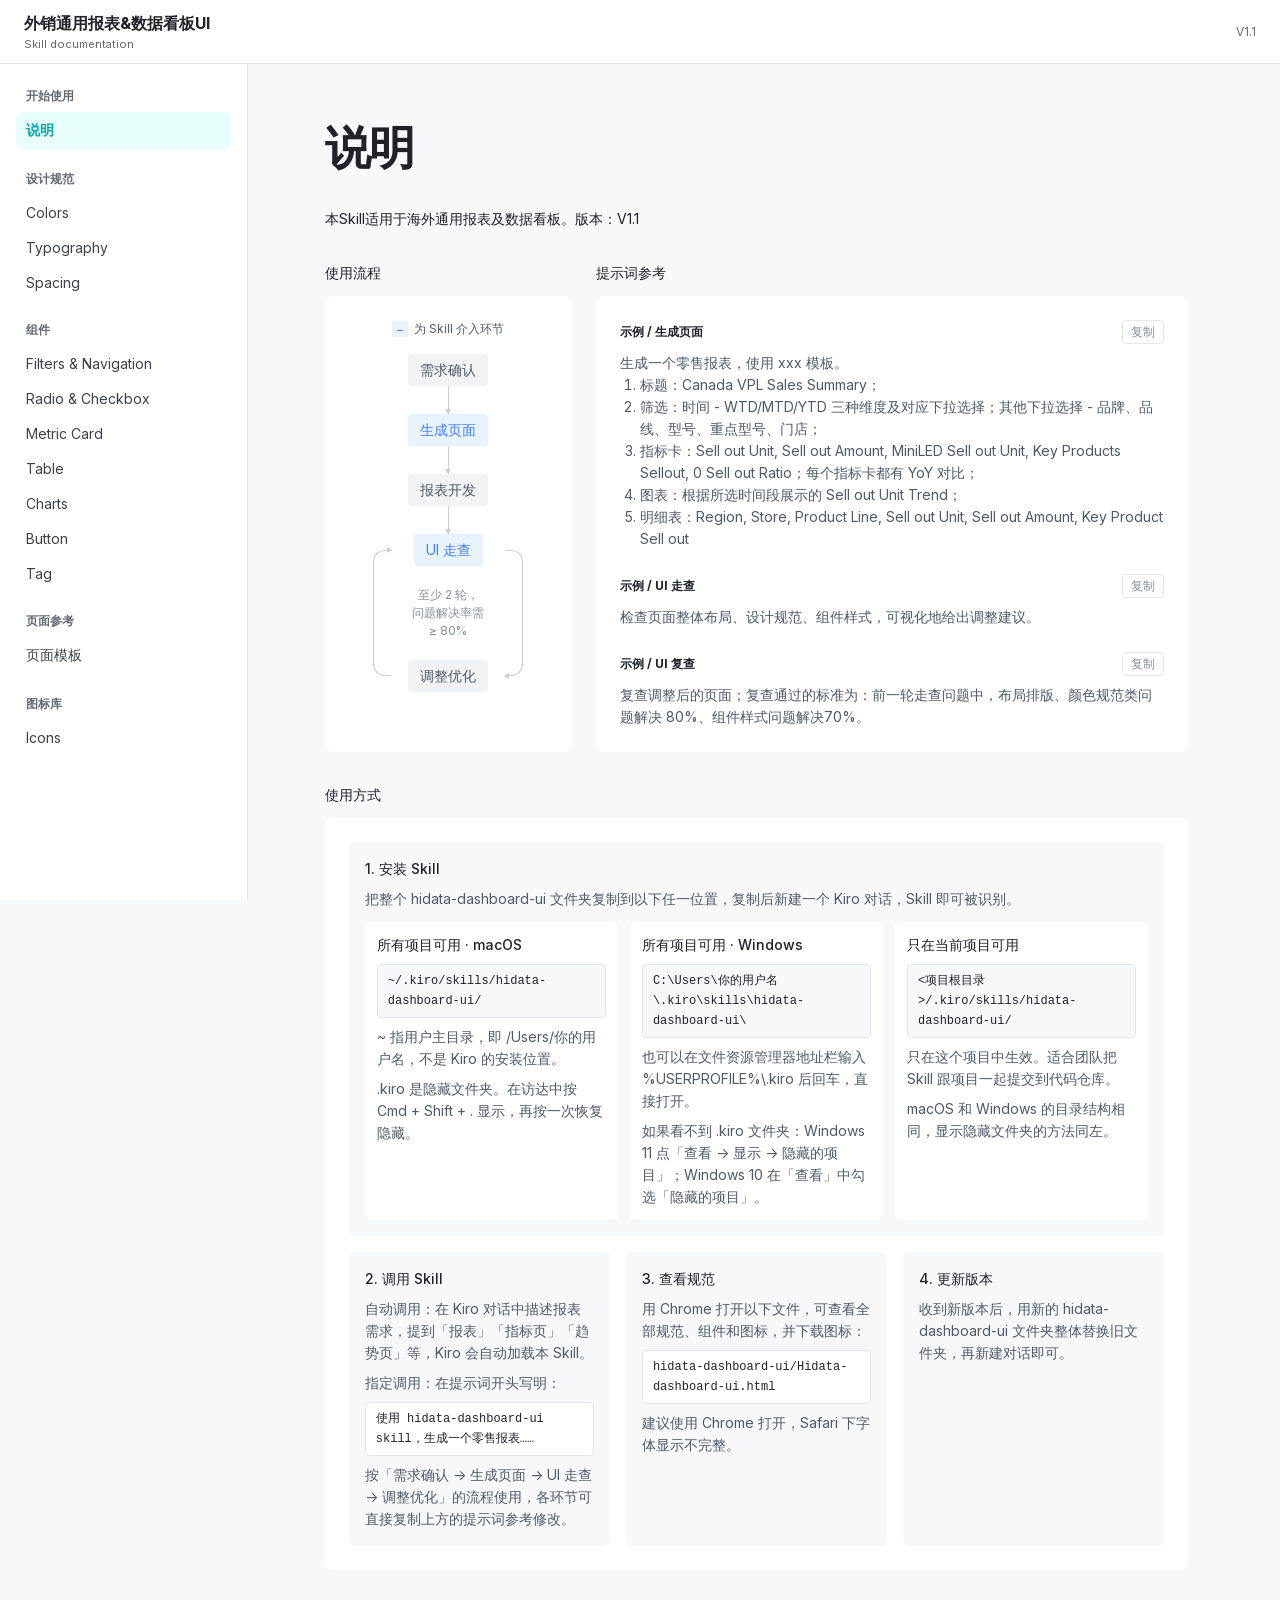
==== Hidata-dashboard-ui.html @ f55ad238 "外销通用报表&数据看板UI Skill V1.1" ====
<!doctype html>
<!-- Generated by build-standalone.mjs. Edit the source files, not this file. -->
<html lang="zh-CN">
  <head>
    <meta charset="UTF-8" />
    <meta name="viewport" content="width=device-width, initial-scale=1" />
    <meta
      name="description"
      content="外销通用报表&数据看板UI 设计规范、组件、页面参考与图标库"
    />
    <title>外销通用报表&数据看板UI</title>
    <style>
@font-face {
  font-family: "Report Inter";
  src:
    local("Inter Variable"),
    local("Inter"),
    url("[data-uri]") format("truetype");
  font-style: normal;
  font-weight: 100 900;
  font-display: swap;
}

:root {
  color-scheme: light;
  --shell-header: 64px;
  --shell-sidebar: 248px;
  --shell-bg: #f7f8fa;
  --shell-surface: #ffffff;
  --shell-text: #1f2329;
  --shell-muted: #646a73;
  --shell-border: #e5e6eb;
  --shell-accent: #315efb;
  --shell-accent-soft: #eef3ff;
  --shell-radius: 10px;
  font-family:
    "Report Inter", Inter, "Alibaba PuHuiTi", -apple-system, BlinkMacSystemFont, "Segoe UI",
    "PingFang SC", "Microsoft YaHei", sans-serif;
}

* {
  box-sizing: border-box;
}

html {
  /* Always reserve the scrollbar so scaled templates never resize the page width (prevents flicker) */
  overflow-y: scroll;
  scrollbar-gutter: stable;
  scroll-behavior: smooth;
}

body {
  margin: 0;
  color: var(--shell-text);
  background: var(--shell-bg);
}

button,
input,
select {
  font: inherit;
}

button,
a,
input,
select {
  outline-offset: 3px;
}

.skip-link {
  position: fixed;
  z-index: 100;
  top: 8px;
  left: 8px;
  padding: 8px 12px;
  color: white;
  background: var(--shell-accent);
  border-radius: 6px;
  transform: translateY(-150%);
}

.skip-link:focus {
  transform: translateY(0);
}

.topbar {
  position: fixed;
  z-index: 20;
  inset: 0 0 auto 0;
  height: var(--shell-header);
  display: flex;
  align-items: center;
  gap: 16px;
  padding: 0 24px;
  background: rgb(255 255 255 / 94%);
  border-bottom: 1px solid var(--shell-border);
  backdrop-filter: blur(12px);
}

.brand {
  display: inline-flex;
  align-items: center;
  gap: 10px;
  color: inherit;
  text-decoration: none;
}

.brand strong,
.brand small {
  display: block;
}

.brand small {
  margin-top: 2px;
  color: var(--shell-muted);
  font-size: 11px;
}

.version {
  margin-left: auto;
  color: var(--shell-muted);
  font-size: 12px;
}

.nav-toggle {
  display: none;
  width: 36px;
  height: 36px;
  border: 1px solid var(--shell-border);
  background: white;
  border-radius: 8px;
  cursor: pointer;
}

.shell {
  min-height: 100vh;
  padding-top: var(--shell-header);
}

.sidebar {
  position: fixed;
  top: var(--shell-header);
  bottom: 0;
  left: 0;
  width: var(--shell-sidebar);
  padding: 24px 16px;
  overflow-y: auto;
  background: var(--shell-surface);
  border-right: 1px solid var(--shell-border);
}

.nav-group + .nav-group {
  margin-top: 22px;
}

.nav-group-title {
  margin: 0 10px 7px;
  color: var(--shell-muted);
  font-size: 12px;
  font-weight: 600;
}

.nav-link {
  display: block;
  padding: 9px 10px;
  color: #3c4149;
  border-radius: 7px;
  font-size: 14px;
  text-decoration: none;
}

.nav-link:hover {
  background: #f4f5f7;
}

.nav-link[aria-current="page"] {
  color: #00aaa6;
  background: #e8fffb;
  font-weight: 600;
}

.content {
  margin-left: var(--shell-sidebar);
  padding: 54px clamp(28px, 6vw, 92px) 96px;
}

.page {
  width: min(960px, 100%);
  margin: 0 auto;
}

.eyebrow {
  margin: 0 0 10px;
  color: var(--shell-accent);
  font-size: 13px;
  font-weight: 650;
  letter-spacing: 0.04em;
  text-transform: uppercase;
}

.page-title-row {
  display: flex;
  align-items: center;
  gap: 12px;
  flex-wrap: wrap;
}

h1 {
  margin: 0;
  font-size: clamp(32px, 5vw, 46px);
  letter-spacing: -0.035em;
}

.summary {
  max-width: 720px;
  margin: 18px 0 38px;
  color: var(--shell-muted);
  font-size: 17px;
  line-height: 1.75;
}

.status {
  padding: 4px 9px;
  color: #6b4e00;
  background: #fff6d8;
  border: 1px solid #f4df9b;
  border-radius: 999px;
  font-size: 12px;
}

.block,
.icon-toolbar,
.icon-empty {
  margin-top: 20px;
  padding: 22px;
  background: var(--shell-surface);
  border: 1px solid var(--shell-border);
  border-radius: var(--shell-radius);
}

.block h2 {
  margin: 0 0 10px;
  font-size: 18px;
}

.block p {
  margin: 0;
  color: var(--shell-muted);
  line-height: 1.75;
}

.notice {
  border-left: 3px solid var(--shell-accent);
}

.card-grid,
.icon-grid {
  display: grid;
  grid-template-columns: repeat(auto-fit, minmax(190px, 1fr));
  gap: 14px;
}

.card {
  padding: 18px;
  border: 1px solid var(--shell-border);
  border-radius: 9px;
}

.card h2 {
  margin: 0 0 8px;
  font-size: 16px;
}

.card p {
  margin: 0;
  color: var(--shell-muted);
  font-size: 14px;
  line-height: 1.6;
}

.source-link {
  display: inline-block;
  margin-top: 28px;
  color: var(--shell-accent);
}

.icon-toolbar {
  display: flex;
  gap: 12px;
  flex-wrap: wrap;
}

.field {
  display: grid;
  gap: 6px;
  min-width: 180px;
  flex: 1;
}

.field label {
  color: var(--shell-muted);
  font-size: 12px;
}

.field input,
.field select {
  height: 40px;
  padding: 0 12px;
  color: var(--shell-text);
  background: white;
  border: 1px solid #cfd2d8;
  border-radius: 7px;
}

.icon-grid {
  margin-top: 16px;
}

.icon-card {
  display: grid;
  gap: 12px;
  padding: 18px;
  background: white;
  border: 1px solid var(--shell-border);
  border-radius: 9px;
}

.icon-preview {
  display: grid;
  min-height: 96px;
  place-items: center;
  color: var(--preview-color, currentColor);
  background: #fafbfc;
  border-radius: 7px;
}

.icon-actions {
  display: flex;
  gap: 8px;
}

.icon-actions button {
  padding: 7px 10px;
  border: 1px solid var(--shell-border);
  background: white;
  border-radius: 6px;
  cursor: pointer;
}

.icon-empty {
  color: var(--shell-muted);
  text-align: center;
}

.toast {
  position: fixed;
  z-index: 50;
  right: 24px;
  bottom: 24px;
  padding: 10px 14px;
  color: white;
  background: #20242b;
  border-radius: 7px;
  opacity: 0;
  pointer-events: none;
  transform: translateY(8px);
  transition: 160ms ease;
}

.toast.visible {
  opacity: 1;
  transform: translateY(0);
}

@media (max-width: 760px) {
  .topbar {
    padding: 0 16px;
  }

  .nav-toggle {
    display: inline-grid;
    place-items: center;
  }

  .sidebar {
    z-index: 15;
    width: min(82vw, var(--shell-sidebar));
    transform: translateX(-100%);
    transition: transform 180ms ease;
    box-shadow: 12px 0 30px rgb(0 0 0 / 8%);
  }

  .sidebar.open {
    transform: translateX(0);
  }

  .content {
    margin-left: 0;
    padding: 40px 20px 72px;
  }

  .version {
    display: none;
  }
}

@media (prefers-reduced-motion: reduce) {
  html {
    scroll-behavior: auto;
  }

  *,
  *::before,
  *::after {
    transition-duration: 0.01ms !important;
  }
}
.palette-list {
  display: grid;
  gap: 34px;
}

.palette-section {
  min-width: 0;
}

.palette-header {
  display: flex;
  align-items: baseline;
  justify-content: space-between;
  gap: 20px;
  margin-bottom: 12px;
}

.palette-header h2 {
  margin: 0;
  font-size: 18px;
}

.palette-header p {
  margin: 0;
  color: var(--shell-muted);
  font-size: 13px;
}

.palette-scroll {
  overflow-x: auto;
  border-radius: var(--shell-radius);
  box-shadow: 0 0 0 1px rgb(29 33 41 / 8%);
}

.palette-track {
  display: grid;
  grid-template-columns: repeat(10, minmax(92px, 1fr));
  min-width: 920px;
}

.color-swatch {
  position: relative;
  min-width: 0;
  display: flex;
  flex-direction: column;
  justify-content: flex-start;
  gap: 16px;
  align-items: flex-start;
  padding: 14px 12px;
  color: inherit;
  border: 0;
  cursor: pointer;
  text-align: left;
  transition:
    transform 140ms ease,
    box-shadow 140ms ease;
}

.color-swatch:first-child {
  border-radius: var(--shell-radius) 0 0 var(--shell-radius);
}

.color-swatch:last-child {
  border-radius: 0 var(--shell-radius) var(--shell-radius) 0;
}

.color-swatch:hover {
  z-index: 1;
  transform: translateY(-4px);
  box-shadow: 0 8px 20px rgb(29 33 41 / 18%);
}

.color-swatch:focus-visible {
  z-index: 2;
  outline: 3px solid #ffffff;
  outline-offset: -5px;
  box-shadow: 0 0 0 3px #1d2129;
}

.color-name,
.color-hex {
  display: block;
  white-space: nowrap;
  line-height: 18px;
}

.color-name {
  font-size: 12px;
  font-weight: 650;
}

.color-hex {
  font-size: 12px;
  font-variant-numeric: tabular-nums;
  opacity: 0.92;
}

@media (max-width: 760px) {
  .palette-list {
    gap: 28px;
  }

  .palette-header {
    display: block;
  }

  .palette-header p {
    margin-top: 5px;
  }

  .palette-scroll {
    margin-right: -20px;
    border-radius: var(--shell-radius) 0 0 var(--shell-radius);
  }
}
.page-title-row + .palette-list,
.page-title-row + .typography-content {
  margin-top: 38px;
}

.typography-content {
  display: grid;
  gap: 48px;
}

.type-section {
  min-width: 0;
}

.section-title {
  margin: 0 0 16px;
  font-size: 20px;
  line-height: 28px;
  font-weight: 500;
}

.font-family-grid {
  display: grid;
  grid-template-columns: repeat(3, minmax(0, 1fr));
  gap: 16px;
}

.font-family-card {
  display: grid;
  gap: 12px;
  min-height: 128px;
  padding: 22px;
  background: var(--shell-surface);
  border: 1px solid var(--shell-border);
  border-radius: var(--shell-radius);
}

.font-language {
  color: var(--shell-muted);
  font-size: 12px;
  line-height: 18px;
}

.font-family-name {
  align-self: end;
  font-size: 24px;
  line-height: 32px;
  font-weight: 700;
}

.font-family-card:nth-child(1) .font-family-name {
  font-family: "Alibaba PuHuiTi", "PingFang SC", sans-serif;
}

.font-family-card:nth-child(2) .font-family-name {
  font-family: "Report Inter", "Inter Variable", Inter, -apple-system, BlinkMacSystemFont, "Segoe UI", sans-serif;
}

.font-family-card:nth-child(3) .font-family-name {
  font-family: "D-DIN-PRO", "D-DIN-PRO-Bold", "DIN Pro", "DIN PRO", "Report Inter", Inter, sans-serif;
}

.type-note {
  margin: 14px 0 0;
  color: var(--shell-muted);
  font-size: 13px;
  line-height: 20px;
}

.type-scale-header {
  display: flex;
  align-items: center;
  justify-content: space-between;
  gap: 20px;
  margin-bottom: 16px;
}

.type-scale-header .section-title {
  margin: 0;
}

.language-switch {
  display: inline-flex;
  padding: 3px;
  background: #eef0f3;
  border-radius: 8px;
}

.language-button {
  min-width: 72px;
  padding: 6px 12px;
  color: var(--shell-muted);
  background: transparent;
  border: 0;
  border-radius: 6px;
  cursor: pointer;
  font-size: 13px;
  line-height: 20px;
}

.language-button[aria-pressed="true"] {
  color: var(--shell-text);
  background: var(--shell-surface);
  box-shadow: 0 1px 3px rgb(29 33 41 / 12%);
  font-weight: 500;
}

.type-table-scroll {
  overflow-x: auto;
  background: var(--shell-surface);
  border: 1px solid var(--shell-border);
  border-radius: var(--shell-radius);
}

.type-table {
  width: 100%;
  min-width: 840px;
  border-collapse: collapse;
  table-layout: fixed;
}

.type-table th,
.type-table td {
  padding: 18px;
  border-bottom: 1px solid var(--shell-border);
  text-align: left;
  vertical-align: top;
}

.type-table tr:last-child td {
  border-bottom: 0;
}

.type-table th {
  color: var(--shell-muted);
  background: #fafbfc;
  font-size: 12px;
  line-height: 18px;
  font-weight: 500;
}

.type-table th:nth-child(1),
.type-table td:nth-child(1) {
  width: 100px;
}

.type-table th:nth-child(2),
.type-table td:nth-child(2) {
  width: 100px;
}

.type-table th:nth-child(3),
.type-table td:nth-child(3) {
  width: 270px;
}

.type-size {
  font-variant-numeric: tabular-nums;
}

.type-cell {
  display: grid;
  gap: 8px;
}

.type-name {
  color: var(--shell-muted);
  font-size: 12px;
  line-height: 18px;
  font-weight: 500;
}

.type-sample {
  display: block;
  overflow-wrap: anywhere;
}

.type-usage {
  color: var(--shell-muted);
  font-size: 14px;
  line-height: 22px;
}

@media (max-width: 760px) {
  .font-family-grid {
    grid-template-columns: 1fr;
  }

  .type-scale-header {
    align-items: flex-start;
    flex-direction: column;
  }

  .type-table-scroll {
    margin-right: -20px;
    border-radius: var(--shell-radius) 0 0 var(--shell-radius);
  }
}

.semantic-color-swatch .color-usage {
  display: block;
  max-width: 100%;
  font-size: 13px;
  line-height: 20px;
  font-weight: 500;
  white-space: normal;
}

.semantic-color-track {
  width: 100%;
}
.page-title-row + .component-doc {
  margin-top: 38px;
}

.component-doc {
  display: grid;
  gap: 48px;
}

.component-section {
  min-width: 0;
}

.component-description {
  max-width: 720px;
  margin: -8px 0 18px;
  color: var(--shell-muted);
  font-size: 14px;
  line-height: 22px;
}

.component-section-body {
  min-width: 0;
}

.selection-menu-grid {
  display: grid;
  grid-template-columns: repeat(2, minmax(0, 1fr));
  gap: 18px;
}

.component-demo-card {
  min-width: 0;
  overflow: hidden;
  background: var(--shell-surface);
  border: 1px solid var(--shell-border);
  border-radius: var(--shell-radius);
}

.demo-card-title {
  margin: 0;
  padding: 16px 18px;
  border-bottom: 1px solid var(--shell-border);
  font-size: 14px;
  line-height: 22px;
  font-weight: 500;
}

.component-preview {
  padding: 24px;
  background: #f7f8fa;
}

.select-trigger {
  width: 100%;
  height: 32px;
  display: flex;
  align-items: center;
  justify-content: space-between;
  gap: 12px;
  padding: 0 12px;
  color: #4e5969;
  background: #ffffff;
  border: 1px solid #e5e6eb;
  border-radius: 6px;
  cursor: pointer;
  font-size: 14px;
  line-height: 22px;
  text-align: left;
}

.select-trigger:hover,
.select-trigger.is-hover {
  color: #4e5969;
  background: #ffffff;
  border-color: #00aaa6;
}

.select-trigger.is-active {
  color: #1d2129;
  background: #ffffff;
  border-color: #00aaa6;
}

.select-chevron,
.submenu-chevron {
  width: 8px;
  height: 8px;
  flex: 0 0 auto;
  border-right: 1.5px solid #c9cdd4;
  border-bottom: 1.5px solid #c9cdd4;
  transform: rotate(45deg) translateY(-2px);
}

.select-trigger.is-active .select-chevron {
  border-color: #00aaa6;
  transform: rotate(225deg) translate(-1px, -1px);
}

.menu-demo-preview {
  min-height: 390px;
}

.menu-demo-preview > .select-trigger {
  margin-bottom: 10px;
}

.demo-dropdown-menu {
  overflow: hidden;
  background: #ffffff;
  border: 1px solid #e5e6eb;
  border-radius: 6px;
  box-shadow: 0 8px 24px rgb(29 33 41 / 12%);
}

.cascader-menu {
  display: grid;
  grid-template-columns: repeat(2, minmax(0, 1fr));
}

.menu-column {
  padding: 8px;
}

.menu-column + .menu-column {
  border-left: 1px solid #e5e6eb;
}

.menu-option {
  width: 100%;
  min-height: 40px;
  display: flex;
  align-items: center;
  justify-content: space-between;
  gap: 10px;
  padding: 8px 12px;
  color: #1d2129;
  background: #ffffff;
  border: 0;
  border-radius: 6px;
  cursor: pointer;
  font-size: 14px;
  line-height: 22px;
  text-align: left;
}

.menu-option:hover {
  color: #1d2129;
  background: #f7f8fa;
}

.menu-option.is-selected {
  color: #00aaa6;
  background: #ffffff;
  font-weight: 400;
}

.menu-column:first-child .menu-option.is-selected {
  background: #e8fffb;
}

.submenu-chevron {
  transform: rotate(-45deg);
}

.multi-menu {
  padding: 8px;
}

.multi-option {
  justify-content: flex-start;
}

.multi-option.is-selected {
  color: #4e5969;
  background: #ffffff;
  font-weight: 400;
}

.multi-option.is-selected:hover {
  background: #f7f8fa;
}

.checkbox-mark {
  position: relative;
  width: 16px;
  height: 16px;
  flex: 0 0 auto;
  background: #ffffff;
  border: 1px solid #c9cdd4;
  border-radius: 3px;
}

.checkbox-mark.is-checked,
.checkbox-mark.is-partial {
  background: #00aaa6;
  border-color: #00aaa6;
}

.checkbox-mark.is-checked::after {
  position: absolute;
  top: 2px;
  left: 5px;
  width: 4px;
  height: 7px;
  border-right: 2px solid #ffffff;
  border-bottom: 2px solid #ffffff;
  content: "";
  transform: rotate(45deg);
}

.checkbox-mark.is-partial::after {
  position: absolute;
  top: 6px;
  left: 3px;
  width: 8px;
  height: 2px;
  background: #ffffff;
  content: "";
}

.filter-tag-group {
  display: inline-flex;
  align-items: center;
  gap: 4px;
  box-sizing: border-box;
  height: 32px;
  padding: 4px;
  background: #ffffff;
  border-radius: 6px;
}

/* Container 32px high with a 4px inset, so each tag is 24px */
.filter-tag {
  height: 24px;
  min-width: 64px;
  padding: 0 12px;
  color: #86909c;
  background: transparent;
  border: 0;
  border-radius: 4px;
  cursor: pointer;
  font-size: 14px;
  line-height: 22px;
}

.filter-tag:hover {
  color: #009093;
  background: #e8fffb;
}

.filter-tag.is-active {
  color: #ffffff;
  background: #00aaa6;
  font-weight: 500;
}

.tabs-demo-preview {
  min-height: 280px;
  padding: 32px;
}

.tabs-list {
  display: flex;
  align-items: flex-end;
  gap: 32px;
  overflow-x: auto;
  overflow-y: hidden;
  /* Still scrollable on narrow screens, but never shows a scrollbar */
  scrollbar-width: none;
  border-bottom: 1px solid #e5e6eb;
}

.tabs-list::-webkit-scrollbar {
  display: none;
}

/* The 3px underline covers the 1px bottom border from inside the list, so nothing overflows */
.tabs-list .tab.is-active::after {
  bottom: 0;
}

.tab {
  position: relative;
  min-height: 42px;
  flex: 0 0 auto;
  padding: 0 0 12px;
  color: #86909c;
  background: transparent;
  border: 0;
  cursor: pointer;
  font-size: 16px;
  line-height: 24px;
}

.tab:hover {
  color: #00aaa6;
}

.tab.is-active {
  color: #1d2129;
  font-weight: 500;
}

.tab.is-active::after {
  position: absolute;
  right: 0;
  bottom: -1px;
  left: 0;
  height: 3px;
  background: #00aaa6;
  border-radius: 2px 2px 0 0;
  content: "";
}

.tab-panel {
  min-height: 150px;
  display: grid;
  place-items: center;
  margin-top: 20px;
  color: #86909c;
  background: #ffffff;
  border-radius: 8px;
  font-size: 14px;
  line-height: 22px;
}

@media (max-width: 900px) {
  .selection-menu-grid {
    grid-template-columns: 1fr;
  }
}

@media (max-width: 760px) {
  .component-preview {
    padding: 18px;
  }
}
.dropdown-state-grid {
  display: grid;
  grid-template-columns: repeat(3, minmax(0, 1fr));
  gap: 16px;
}

.dropdown-state-card {
  min-width: 0;
  padding: 18px;
  background: #ffffff;
  border: 1px solid #e5e6eb;
  border-radius: 8px;
}

.dropdown-state-name {
  margin: 0 0 14px;
  font-size: 14px;
  line-height: 22px;
  font-weight: 500;
}

.state-trigger-sample {
  cursor: default;
}

.state-trigger-sample:not(.is-hover):not(.is-active):hover {
  color: #4e5969;
  background: #ffffff;
  border-color: #e5e6eb;
}

.dropdown-state-specs {
  display: grid;
  gap: 0;
  margin: 16px 0 0;
}

.state-spec-row {
  display: flex;
  justify-content: space-between;
  gap: 16px;
  padding: 8px 0;
  border-top: 1px solid #f2f3f5;
  font-size: 12px;
  line-height: 18px;
}

.state-spec-row dt {
  color: #86909c;
}

.state-spec-row dd {
  margin: 0;
  color: #1d2129;
  font-variant-numeric: tabular-nums;
  text-align: right;
}

@media (max-width: 900px) {
  .dropdown-state-grid {
    grid-template-columns: 1fr;
  }
}
.combined-component-doc {
  gap: 64px;
}

.component-family {
  min-width: 0;
}

.component-family + .component-family {
  padding-top: 56px;
  border-top: 1px solid #e5e6eb;
}

.component-family-title {
  margin: 0 0 28px;
  font-size: 24px;
  line-height: 32px;
  font-weight: 700;
}

.component-family-body {
  display: grid;
  gap: 40px;
}

.compact-component-preview {
  min-height: 140px;
  display: grid;
  place-items: center;
}

.state-control-preview {
  min-height: 64px;
  display: flex;
  align-items: center;
  padding: 12px;
  background: #f7f8fa;
  border-radius: 6px;
}

.state-filter-tag-sample {
  min-width: 80px;
  display: inline-flex;
  align-items: center;
  justify-content: center;
}

.filter-tag.is-hover {
  color: #009093;
  background: #e8fffb;
}

.state-filter-tag-sample:not(.is-hover):not(.is-active):hover {
  color: #86909c;
  background: #ffffff;
}

.state-tab-preview {
  align-items: flex-end;
  padding-bottom: 8px;
}

.state-tab-sample {
  display: inline-flex;
  align-items: center;
}

.tab.is-hover {
  color: #00aaa6;
}

.state-tab-sample:not(.is-hover):not(.is-active):hover {
  color: #86909c;
}

.primary-data-sample {
  font-family: "D-DIN-PRO", "D-DIN-PRO-Bold", "DIN Pro", "DIN PRO", "Report Inter", Inter, sans-serif;
  font-synthesis: none;
  font-variant-numeric: tabular-nums;
  letter-spacing: 0;
}
.metric-card-doc {
  gap: 48px;
}

.metric-card-grid {
  display: grid;
  grid-template-columns: repeat(4, minmax(0, 1fr));
  gap: 16px;
}

.metric-card-grid-compact {
  grid-template-columns: repeat(3, minmax(0, 1fr));
}

.metric-card {
  position: relative;
  min-width: 0;
  display: flex;
  flex-direction: column;
  padding: 16px;
  overflow: visible;
  border: 0;
  border-radius: 6px;
}

.metric-tone-primary {
  background: #e7f4f9;
}

.metric-tone-blue {
  background: #e5eefc;
}

.metric-tone-orange {
  background: #f7f1e8;
}

.metric-tone-neutral {
  background: #ffffff;
  border: 0;
}

.metric-card-heading {
  min-height: 22px;
  display: flex;
  align-items: flex-start;
  justify-content: space-between;
  gap: 8px;
}

.metric-title-block {
  min-width: 0;
}

.metric-local-title {
  display: block;
  margin-bottom: 2px;
  color: #4e5969;
  font-size: 12px;
  line-height: 18px;
  font-weight: 500;
}

.metric-title {
  margin: 0;
  overflow: hidden;
  color: #1d2129;
  font-size: 14px;
  line-height: 22px;
  font-weight: 500;
  text-overflow: ellipsis;
  white-space: nowrap;
}

.metric-help {
  position: relative;
  width: 18px;
  height: 18px;
  display: inline-grid;
  flex: 0 0 auto;
  place-items: center;
  padding: 0;
  color: #86909c;
  background: transparent;
  border: 0;
  border-radius: 0;
  cursor: help;
}

.metric-help > svg {
  width: 18px;
  height: 18px;
}

.metric-help:hover,
.metric-help:focus-visible {
  color: #00aaa6;
}

.metric-tooltip {
  position: absolute;
  z-index: 5;
  right: -8px;
  bottom: calc(100% + 10px);
  width: 230px;
  display: none;
  padding: 10px 12px;
  color: #ffffff;
  background: #272e3b;
  border-radius: 6px;
  box-shadow: 0 8px 20px rgb(29 33 41 / 20%);
  text-align: left;
}

.metric-tooltip::after {
  position: absolute;
  right: 12px;
  bottom: -5px;
  width: 10px;
  height: 10px;
  background: #272e3b;
  content: "";
  transform: rotate(45deg);
}

.metric-tooltip strong,
.metric-tooltip span {
  display: block;
}

.metric-tooltip strong {
  font-size: 12px;
  line-height: 18px;
  font-weight: 500;
}

.metric-tooltip span {
  margin-top: 2px;
  color: #e5e6eb;
  font-size: 12px;
  line-height: 18px;
  font-weight: 400;
}

.metric-help:hover .metric-tooltip,
.metric-help:focus-visible .metric-tooltip {
  display: block;
}

.metric-value {
  margin-top: 8px;
  color: #1d2129;
  font-family: "D-DIN-PRO", "D-DIN-PRO-Bold", "DIN Pro", "DIN PRO", "Report Inter", Inter, sans-serif;
  font-size: 28px;
  line-height: 36px;
  font-weight: 700;
  font-synthesis: none;
  font-variant-numeric: tabular-nums;
}

.metric-comparisons {
  display: grid;
  gap: 2px;
  margin-top: auto;
  padding-top: 8px;
}

.metric-comparison {
  display: flex;
  align-items: center;
  justify-content: space-between;
  gap: 12px;
  font-size: 12px;
  line-height: 18px;
}

.metric-comparison-label {
  color: #86909c;
}

.metric-comparison-value {
  color: #4e5969;
  font-family: "Report Inter", Inter, sans-serif;
  font-variant-numeric: tabular-nums;
}

.trend-up-general,
.trend-down-us {
  color: #f83a3a;
}

.trend-down-general {
  color: #3491fa;
}

.trend-up-us {
  color: #52c41a;
}

.trend-flat {
  color: #86909c;
}

.metric-tag {
  flex: 0 0 auto;
  padding: 4px 8px;
  color: #009093;
  background: #e8fffb;
  border-radius: 4px;
  font-size: 12px;
  line-height: 18px;
}

.metric-sparkline {
  width: min(160px, 60%);
  height: 64px;
  overflow: visible;
}

.trend-convention-grid {
  display: grid;
  grid-template-columns: repeat(2, minmax(0, 1fr));
  gap: 16px;
}

.trend-convention {
  padding: 18px;
  background: #ffffff;
  border: 1px solid #e5e6eb;
  border-radius: 6px;
}

.trend-convention-title {
  margin: 0 0 14px;
  font-size: 14px;
  line-height: 22px;
  font-weight: 500;
}

.trend-items {
  display: grid;
  grid-template-columns: repeat(3, minmax(0, 1fr));
  gap: 12px;
}

.trend-item {
  display: grid;
  gap: 4px;
}

.trend-item strong {
  font-family: "Report Inter", Inter, sans-serif;
  font-size: 14px;
  line-height: 22px;
  font-weight: 500;
}

.trend-label {
  color: #4e5969;
  font-size: 12px;
  line-height: 18px;
}

.metric-spec-grid {
  display: grid;
  grid-template-columns: repeat(3, minmax(0, 1fr));
  overflow: hidden;
  background: #ffffff;
  border: 1px solid #e5e6eb;
  border-radius: 6px;
}

.metric-spec-item {
  display: grid;
  gap: 6px;
  padding: 16px;
  border-right: 1px solid #e5e6eb;
  border-bottom: 1px solid #e5e6eb;
}

.metric-spec-item:nth-child(3n) {
  border-right: 0;
}

.metric-spec-item:nth-last-child(-n + 3) {
  border-bottom: 0;
}

.metric-spec-item span {
  color: #86909c;
  font-size: 12px;
  line-height: 18px;
}

.metric-spec-item strong {
  color: #1d2129;
  font-size: 14px;
  line-height: 22px;
  font-weight: 500;
}

@media (max-width: 1000px) {
  .metric-card-grid {
    grid-template-columns: repeat(2, minmax(0, 1fr));
  }
}

@media (max-width: 760px) {
  .metric-card-grid,
  .metric-card-grid-compact,
  .trend-convention-grid,
  .metric-spec-grid {
    grid-template-columns: 1fr;
  }

  .metric-spec-item,
  .metric-spec-item:nth-child(3n),
  .metric-spec-item:nth-last-child(-n + 3) {
    border-right: 0;
    border-bottom: 1px solid #e5e6eb;
  }

  .metric-spec-item:last-child {
    border-bottom: 0;
  }
}
.metric-card-example {
  min-width: 0;
  display: grid;
  grid-template-rows: auto 1fr;
  gap: 10px;
}

.metric-card-caption {
  min-height: 36px;
  margin: 0;
  color: #4e5969;
  font-size: 12px;
  line-height: 18px;
  font-weight: 500;
}

.metric-icon {
  display: inline-block;
  flex: 0 0 auto;
  color: inherit;
}

.trend-value {
  display: inline-flex;
  align-items: center;
  gap: 3px;
}

.trend-value .metric-icon-up,
.trend-value .metric-icon-down {
  width: 10px;
  height: 10px;
}
.metric-tone-subtle {
  background: #f7f8fa;
}

/* Sparkline card: title, value and tag stacked on the left, line on the right */
.metric-card.metric-card-sparkline {
  flex-direction: row;
  align-items: center;
  justify-content: space-between;
  gap: 24px;
  padding: 16px;
}

.metric-sparkline-main {
  min-width: 0;
  display: flex;
  flex-direction: column;
  align-items: flex-start;
}

.metric-card-sparkline .metric-title {
  color: #4e5969;
  font-size: 16px;
  line-height: 24px;
}

.metric-card-sparkline .metric-value {
  margin-top: 8px;
}

.metric-card-sparkline .metric-tag {
  margin-top: 12px;
  padding: 4px 12px;
  font-size: 14px;
  line-height: 22px;
}

.metric-card-sparkline .metric-sparkline {
  width: min(240px, 55%);
  height: 72px;
  margin-top: 32px;
}

/* Trend color specification */
.trend-color-spec {
  display: inline-flex;
  align-items: center;
  gap: 6px;
  margin-top: 4px;
  color: #86909c;
  font-family: "Report Inter", Inter, sans-serif;
  font-size: 12px;
  line-height: 18px;
}

.trend-color-dot {
  width: 10px;
  height: 10px;
  flex: 0 0 auto;
  background: currentColor;
  border-radius: 2px;
}
/* Preview canvas so #F7F8FA and #FFFFFF cards stay visible against the page */
.metric-card-doc .metric-card-grid {
  padding: 20px;
  background: #f2f3f5;
  border-radius: 8px;
}

.metric-card-sparkline .metric-tag {
  white-space: nowrap;
}

/* Special card + horizontal secondary metrics, side by side */
.metric-pair-row {
  display: grid;
  grid-template-columns: minmax(0, 2fr) minmax(0, 3fr);
  gap: 32px;
  align-items: start;
}

.metric-card-grid-single {
  grid-template-columns: minmax(0, 1fr);
}

.metric-secondary-canvas {
  padding: 20px;
  background: #ffffff;
  border-radius: 8px;
}

.metric-secondary-list {
  padding: 0 16px;
  background: #f7f8fa;
  border-radius: 6px;
}

.metric-secondary-row {
  display: grid;
  grid-template-columns: minmax(0, 1fr) auto auto auto;
  align-items: center;
  column-gap: 20px;
  height: 46px;
  border-bottom: 1px solid #e5e6eb;
}

.metric-secondary-row:last-child {
  border-bottom: 0;
}

.metric-secondary-title {
  overflow: hidden;
  color: #1d2129;
  font-size: 14px;
  line-height: 22px;
  text-overflow: ellipsis;
  white-space: nowrap;
}

.metric-secondary-value {
  color: #1d2129;
  font-family: "D-DIN-PRO", "D-DIN-PRO-Bold", "DIN Pro", "DIN PRO", "Report Inter", Inter, sans-serif;
  font-size: 16px;
  line-height: 24px;
  font-weight: 700;
  font-synthesis: none;
  font-variant-numeric: tabular-nums;
  text-align: right;
}

.metric-secondary-compare {
  display: inline-flex;
  align-items: center;
  gap: 12px;
}

.metric-secondary-number {
  display: inline-grid;
  justify-items: end;
}

.metric-secondary-number > span {
  grid-area: 1 / 1;
}

.metric-secondary-sizer {
  visibility: hidden;
}

.metric-secondary-chip {
  padding: 2px 8px;
  color: #86909c;
  background: #ffffff;
  border-radius: 4px;
  font-size: 12px;
  line-height: 18px;
}

.metric-secondary-trend {
  font-size: 14px;
  line-height: 22px;
  font-variant-numeric: tabular-nums;
}

@media (max-width: 1100px) {
  .metric-pair-row {
    grid-template-columns: minmax(0, 1fr);
  }
}

.trend-color-spec {
  align-items: flex-start;
}

.trend-color-dot {
  margin-top: 4px;
}

.trend-color-text {
  display: grid;
}
/* Table component */
.table-preview {
  padding: 24px;
  background: #f2f3f5;
  border-radius: 8px;
}

.data-table-scroll {
  overflow-x: auto;
  border-radius: 6px;
}

.data-table {
  width: 100%;
  min-width: 760px;
  border-collapse: collapse;
  background: #ffffff;
}

.data-table th,
.data-table td {
  padding: 0 16px;
  text-align: center;
  white-space: nowrap;
  font-size: 14px;
  line-height: 22px;
  font-weight: 400;
}

.data-table th {
  height: 48px;
  color: #4e5969;
  background: #e0f2f5;
  border-right: 1px solid #ffffff;
}

.data-table td {
  height: 48px;
  color: #1d2129;
  border-right: 1px solid #ffffff;
}

.data-table th:last-child,
.data-table td:last-child {
  border-right: 0;
}

.data-table tbody tr:nth-child(odd) td {
  background: #ffffff;
}

.data-table tbody tr:nth-child(even) td {
  background: #f7f8fa;
}

.report-table-scroll {
  overflow-x: auto;
  border: 1px solid #e5e6eb;
  border-radius: 6px;
}

.report-table {
  width: 100%;
  min-width: 760px;
  border-collapse: collapse;
  background: #ffffff;
}

.report-table th,
.report-table td {
  height: 36px;
  padding: 0 16px;
  text-align: center;
  white-space: nowrap;
  font-size: 14px;
  line-height: 22px;
  font-weight: 400;
  border: 1px solid #e5e6eb;
}

.report-table th {
  color: #ffffff;
  background: #00aaa6;
  border-top: 0;
}

.report-table td {
  color: #1d2129;
}

.report-table tr > :first-child {
  border-left: 0;
}

.report-table tr > :last-child {
  border-right: 0;
}

.report-table tbody tr:last-child td {
  border-bottom: 0;
}

.report-total-row td {
  background: #e0f2f5;
  font-weight: 700;
}

.table-number {
  font-variant-numeric: tabular-nums;
}

.table-link {
  padding: 0;
  color: #00aaa6;
  background: transparent;
  border: 0;
  cursor: pointer;
  font: inherit;
  font-size: 14px;
  line-height: 22px;
}

.table-link:hover,
.table-link.is-hover,
.table-link:focus-visible {
  color: #009093;
  text-decoration: underline;
  text-underline-offset: 3px;
}

.table-link-preview {
  justify-content: center;
  background: #ffffff;
  border: 1px solid #f2f3f5;
}

.table-link-states {
  grid-template-columns: repeat(2, minmax(0, 1fr));
}

/* Tag component */
.tag-type-grid {
  display: grid;
  grid-template-columns: repeat(3, minmax(0, 1fr));
  gap: 16px;
}

.tag-list {
  display: flex;
  flex-direction: column;
  align-items: center;
  gap: 16px;
  padding: 24px 20px;
}

.report-tag {
  box-sizing: border-box;
  display: inline-flex;
  align-items: center;
  height: 24px;
  padding: 0 8px;
  border: 1px solid transparent;
  border-radius: 4px;
  font-size: 12px;
  line-height: 18px;
  font-weight: 400;
  white-space: nowrap;
}

.report-tag-solid {
  color: #ffffff;
}

.report-tag-outline {
  background: transparent;
}

@media (max-width: 1000px) {
  .tag-type-grid {
    grid-template-columns: minmax(0, 1fr);
  }
}

/* Spec tables */
.spec-table-scroll {
  overflow-x: auto;
  background: #ffffff;
  border: 1px solid #e5e6eb;
  border-radius: 6px;
}

.spec-table {
  width: 100%;
  border-collapse: collapse;
}

.spec-table th,
.spec-table td {
  padding: 12px 16px;
  border-bottom: 1px solid #e5e6eb;
  text-align: left;
  font-size: 14px;
  line-height: 22px;
}

.spec-table tr:last-child td {
  border-bottom: 0;
}

.spec-table th {
  color: #86909c;
  background: #fafbfc;
  font-size: 12px;
  line-height: 18px;
  font-weight: 500;
}

.spec-table td {
  color: #1d2129;
  font-variant-numeric: tabular-nums;
}

.spec-table td:first-child {
  color: #4e5969;
}

.spec-swatch {
  width: 14px;
  height: 14px;
  display: inline-block;
  margin-right: 8px;
  vertical-align: -2px;
  border: 1px solid rgb(29 33 41 / 12%);
  border-radius: 3px;
}

@media (max-width: 760px) {
  .table-link-states {
    grid-template-columns: 1fr;
  }
}
/* Selection menu option states */
.option-state-section {
  margin-top: 32px;
}

.option-state-title {
  margin: 0 0 14px;
  color: #1d2129;
  font-size: 14px;
  line-height: 22px;
  font-weight: 500;
}

.option-state-preview {
  padding: 8px;
  background: #ffffff;
  border: 1px solid #e5e6eb;
}

.state-option-sample {
  pointer-events: none;
}

.menu-option.is-hover {
  background: #f7f8fa;
}
/* Dropdown: filled variant */
.select-trigger.is-filled {
  background: #f7f8fa;
  border-color: transparent;
}

.select-trigger.is-filled:hover,
.select-trigger.is-filled.is-hover,
.select-trigger.is-filled.is-active {
  background: #f7f8fa;
  border-color: #00aaa6;
}

.state-trigger-sample.is-filled:not(.is-hover):not(.is-active):hover {
  background: #f7f8fa;
  border-color: transparent;
}

/* Label layout */
.labeled-field {
  min-width: 0;
  display: flex;
}

.labeled-field.is-horizontal {
  flex-direction: row;
  align-items: center;
  gap: 8px;
}

.labeled-field.is-vertical {
  flex-direction: column;
  align-items: flex-start;
  gap: 4px;
}

.labeled-field .select-trigger {
  width: 160px;
}

.field-label {
  flex: 0 0 auto;
  color: #4e5969;
  font-size: 14px;
  line-height: 22px;
  font-weight: 400;
  white-space: nowrap;
}

.label-layout-preview {
  display: flex;
  flex-wrap: wrap;
  align-items: flex-end;
  gap: 16px 24px;
  min-height: 160px;
  background: #ffffff;
}

.label-specs {
  margin: 0;
  padding: 4px 18px 12px;
}

/* Multi-select trigger with chips */
.chip-trigger {
  width: 220px !important;
  gap: 8px;
}

.chip-values {
  min-width: 0;
  display: inline-flex;
  align-items: center;
  gap: 4px;
  overflow: hidden;
}

.select-chip {
  display: inline-flex;
  align-items: center;
  gap: 4px;
  padding: 0 6px;
  color: #4e5969;
  background: #f2f3f5;
  border-radius: 4px;
  font-size: 12px;
  line-height: 20px;
  white-space: nowrap;
}

.chip-close {
  position: relative;
  width: 12px;
  height: 12px;
  flex: 0 0 auto;
  background: #c9cdd4;
  border-radius: 50%;
}

.chip-close::before,
.chip-close::after {
  position: absolute;
  top: 5.5px;
  left: 3px;
  width: 6px;
  height: 1px;
  background: #ffffff;
  content: "";
  transform: rotate(45deg);
}

.chip-close::after {
  transform: rotate(-45deg);
}

/* Filter Tag variants */
.filter-tag-group.on-white {
  background: #f2f3f5;
}

.filter-tag-group.on-white .filter-tag:hover,
.filter-tag-group.on-white .filter-tag.is-hover {
  color: #00aaa6;
  background: transparent;
}

.filter-tag-group.on-white .filter-tag.is-active {
  color: #00aaa6;
  background: #ffffff;
  font-weight: 400;
}

.filter-tag-group.on-white .state-filter-tag-sample:not(.is-hover):not(.is-active):hover {
  color: #86909c;
  background: transparent;
}

.on-white-surface {
  background: #ffffff;
}

.on-gray-surface {
  background: #f7f8fa;
}

.filter-tag-state-preview {
  justify-content: center;
  border: 1px solid #e5e6eb;
}

/* Filter bar examples */
.filter-bar-examples {
  display: grid;
  gap: 18px;
}

.filter-bar-preview {
  overflow-x: auto;
  background: #ffffff;
}

.filter-bar {
  display: flex;
  align-items: center;
  gap: 16px;
  min-width: max-content;
}

.filter-bar.is-vertical {
  align-items: flex-end;
}

.filter-bar .labeled-field .select-trigger {
  width: 140px;
}
/* Chip trigger: shared by label layout and selection menu */
.chip-trigger {
  cursor: pointer;
}

.select-chip .chip-close {
  padding: 0;
  border: 0;
  cursor: pointer;
}

.select-chip .chip-close:hover {
  background: #86909c;
}

.chip-placeholder {
  color: #c9cdd4;
}

.menu-demo-preview > .chip-trigger {
  width: 100% !important;
  margin-bottom: 10px;
}

/* Interactive dropdown */
.dropdown {
  position: relative;
}

.dropdown-popover {
  position: absolute;
  z-index: 30;
  top: calc(100% + 4px);
  left: 0;
  min-width: 100%;
  padding: 4px;
}

.dropdown-popover[hidden] {
  display: none;
}

.dropdown-popover .menu-option {
  white-space: nowrap;
}

.filter-bar-examples .component-demo-card,
.filter-bar-preview {
  overflow: visible;
}

.filter-bar-preview {
  border-radius: 0 0 var(--shell-radius) var(--shell-radius);
}
/* Charts */
.chart-grid {
  display: grid;
  grid-template-columns: repeat(2, minmax(0, 1fr));
  gap: 18px;
  margin-bottom: 18px;
}

.chart-card-body {
  padding: 16px 18px 18px;
}

.chart-note {
  margin: -6px 0 16px;
  color: #4e5969;
  font-size: 14px;
  line-height: 22px;
}

.chart-legend {
  display: flex;
  flex-wrap: wrap;
  gap: 8px 16px;
  margin-bottom: 8px;
}

.chart-legend-item {
  display: inline-flex;
  align-items: center;
  gap: 6px;
  color: #4e5969;
  font-size: 12px;
  line-height: 18px;
}

.legend-marker {
  width: 8px;
  height: 8px;
  flex: 0 0 auto;
}

.legend-marker.is-circle {
  border-radius: 50%;
}

.legend-marker.is-square {
  border-radius: 2px;
}

.chart-legend-preview {
  justify-content: center;
  background: #ffffff;
  border: 1px solid #e5e6eb;
}

.chart-legend-preview .chart-legend {
  margin: 0;
}

.chart-legend-specs {
  grid-template-columns: repeat(2, minmax(0, 1fr));
}

.chart-stage {
  position: relative;
}

.chart-svg {
  display: block;
  width: 100%;
  height: auto;
  overflow: visible;
}

.chart-svg text {
  font-family: "Report Inter", Inter, sans-serif;
  font-size: 12px;
  font-variant-numeric: tabular-nums;
}

.chart-svg .axis-value {
  fill: #86909c;
}

.chart-svg .axis-category {
  fill: #4e5969;
}

.chart-svg .donut-total {
  fill: #1d2129;
  font-family: "D-DIN-PRO", "D-DIN-PRO-Bold", "DIN Pro", "DIN PRO", "Report Inter", Inter, sans-serif;
  font-size: 20px;
  font-weight: 700;
}

.chart-hover-band {
  fill: #1d2129;
  fill-opacity: 0.04;
}

.chart-guide-line {
  stroke: #c9cdd4;
  stroke-width: 1;
  stroke-dasharray: 3 3;
}

.chart-slice {
  cursor: pointer;
  transition: transform 120ms ease;
}

.chart-tooltip {
  position: absolute;
  z-index: 5;
  top: 0;
  left: 0;
  min-width: 150px;
  padding: 8px 12px;
  background: #ffffff;
  border-radius: 6px;
  box-shadow: 0 4px 16px rgb(29 33 41 / 14%);
  pointer-events: none;
}

.chart-tooltip[hidden] {
  display: none;
}

.chart-tooltip-title {
  margin-bottom: 4px;
  color: #1d2129;
  font-size: 12px;
  line-height: 18px;
  font-weight: 500;
}

.chart-tooltip-row {
  display: flex;
  align-items: center;
  gap: 6px;
  font-size: 12px;
  line-height: 20px;
}

.chart-tooltip-row.is-total {
  margin-top: 4px;
  padding-top: 4px;
  border-top: 1px solid #f2f3f5;
}

.chart-tooltip-name {
  flex: 1;
  color: #4e5969;
}

.chart-tooltip-value {
  margin-left: 16px;
  color: #1d2129;
  font-weight: 500;
  font-variant-numeric: tabular-nums;
}

.chart-color-row {
  display: grid;
  grid-template-columns: repeat(12, minmax(0, 1fr));
  gap: 12px;
}

.chart-color-swatch {
  display: grid;
  justify-items: start;
  gap: 6px;
  padding: 0;
  background: transparent;
  border: 0;
  cursor: pointer;
  text-align: left;
}

.chart-color-chip {
  width: 100%;
  aspect-ratio: 1;
  border-radius: 4px;
}

.chart-color-swatch:hover .chart-color-chip,
.chart-color-swatch:focus-visible .chart-color-chip {
  box-shadow: 0 0 0 2px #ffffff, 0 0 0 4px #1d2129;
}

.chart-color-order {
  color: #86909c;
  font-size: 12px;
  line-height: 18px;
}

.chart-color-hex {
  color: #1d2129;
  font-size: 12px;
  line-height: 18px;
  font-variant-numeric: tabular-nums;
}

@media (max-width: 900px) {
  .chart-grid,
  .chart-legend-specs {
    grid-template-columns: 1fr;
  }

  .chart-color-row {
    grid-template-columns: repeat(6, minmax(0, 1fr));
  }
}
/* Icon library controls */
.icon-toolbar .field {
  min-width: 140px;
}

.icon-toolbar .icon-color-field {
  flex: 2 1 320px;
}

.field select:disabled {
  color: #c9cdd4;
  background: #f7f8fa;
}

.icon-color-row {
  height: 40px;
  display: flex;
  align-items: center;
  gap: 8px;
}

.icon-color-swatch {
  width: 22px;
  height: 22px;
  padding: 0;
  border: 1px solid rgb(29 33 41 / 12%);
  border-radius: 50%;
  cursor: pointer;
}

.icon-color-swatch[aria-pressed="true"] {
  box-shadow: 0 0 0 2px #ffffff, 0 0 0 4px #00aaa6;
}

.icon-color-hex {
  color: #4e5969;
  font-size: 12px;
  font-variant-numeric: tabular-nums;
}

.icon-svg-host {
  display: inline-grid;
  place-items: center;
}

.icon-card small {
  color: #86909c;
  font-size: 12px;
}

.icon-actions button:hover {
  color: #00aaa6;
  border-color: #00aaa6;
}
/* Icon library v2: one row, even spacing */
.icon-toolbar {
  flex-wrap: wrap;
  gap: 16px;
}

.icon-toolbar .field {
  min-width: 0;
  flex: 0 0 auto;
}

.icon-toolbar .field:first-child {
  flex: 1 1 200px;
}

.icon-toolbar .icon-color-field {
  flex: 0 0 auto;
}

.icon-toolbar .field select {
  min-width: 96px;
}

.icon-card-title {
  color: #1d2129;
  font-size: 14px;
  line-height: 22px;
  font-weight: 500;
}

.icon-actions button {
  color: #86909c;
  font-size: 14px;
  line-height: 22px;
}
/* Library icons */
.lib-icon {
  display: inline-flex;
  flex: 0 0 auto;
  align-items: center;
  justify-content: center;
}

.lib-icon svg {
  display: block;
}

/* Dropdown chevrons: icon library chevron-down / chevron-right, same color as before */
.select-chevron,
.submenu-chevron {
  width: 28px;
  height: 28px;
  margin: -6px -8px -6px 0;
  color: #c9cdd4;
  border: 0;
  transform: none;
  transition: transform 120ms ease;
}

.select-trigger.is-active .select-chevron {
  color: #00aaa6;
  border: 0;
  transform: rotate(180deg);
}

.submenu-chevron {
  transform: none;
}

/* Metric card icons: info-exclamation, triangle-up, triangle-down */
.metric-help .lib-icon {
  width: 28px;
  height: 28px;
  margin: -5px;
}

.trend-value .lib-icon.metric-icon {
  width: 24px;
  height: 24px;
  margin: -8px;
}

/* Icon library toolbar */
.icon-toolbar {
  display: flex;
  flex-wrap: wrap;
  align-items: flex-end;
  gap: 16px 24px;
}

.icon-toolbar .icon-toolbar-field {
  flex: 0 0 auto;
  min-width: 0;
}

.icon-toolbar-field[hidden] {
  display: none;
}

.icon-toolbar-label {
  color: var(--shell-muted);
  font-size: 12px;
}

.icon-toolbar .dropdown .select-trigger {
  width: 120px;
}

.icon-color-row {
  height: 32px;
}

.icon-color-wheel {
  position: relative;
  width: 22px;
  height: 22px;
  flex: 0 0 auto;
  border-radius: 50%;
  background: conic-gradient(#f53f3f, #f7ba1e, #23c343, #4dcdff, #4080ff, #a871e3, #e865df, #f53f3f);
  cursor: pointer;
}

.icon-color-wheel::after {
  position: absolute;
  inset: 0;
  border-radius: 50%;
  background: radial-gradient(circle, #ffffff 0, rgb(255 255 255 / 0) 70%);
  content: "";
}

.icon-color-wheel.is-active {
  box-shadow: 0 0 0 2px #ffffff, 0 0 0 4px #00aaa6;
}

.icon-color-input {
  position: absolute;
  inset: 0;
  width: 100%;
  height: 100%;
  padding: 0;
  border: 0;
  opacity: 0;
  cursor: pointer;
}
/* Radio & Checkbox */
.choice-group {
  display: flex;
  flex-wrap: wrap;
  gap: 12px 24px;
}

.choice {
  position: relative;
  display: inline-flex;
  align-items: center;
  gap: 8px;
  color: #4e5969;
  font-size: 14px;
  line-height: 22px;
  cursor: pointer;
  user-select: none;
}

.choice.is-static {
  cursor: default;
}

.choice input {
  position: absolute;
  width: 1px;
  height: 1px;
  margin: 0;
  opacity: 0;
  pointer-events: none;
}

.radio-mark,
.check-mark {
  position: relative;
  width: 14px;
  height: 14px;
  flex: 0 0 auto;
  box-sizing: border-box;
  background: #ffffff;
  border: 1px solid #c9cdd4;
  transition: border-color 120ms ease, background-color 120ms ease;
}

.radio-mark {
  border-radius: 50%;
}

.check-mark {
  border-radius: 2px;
}

.choice:not(.is-static):hover .radio-mark,
.choice:not(.is-static):hover .check-mark,
.radio-mark.is-hover,
.check-mark.is-hover {
  border-color: #00aaa6;
}

.choice input:checked + .radio-mark,
.radio-mark.is-checked,
.choice input:checked + .check-mark,
.check-mark.is-checked {
  background: #00aaa6;
  border-color: #00aaa6;
}

.choice input:checked + .radio-mark::after,
.radio-mark.is-checked::after {
  position: absolute;
  top: 50%;
  left: 50%;
  width: 6px;
  height: 6px;
  background: #ffffff;
  border-radius: 50%;
  content: "";
  transform: translate(-50%, -50%);
}

.choice input:checked + .check-mark::after,
.check-mark.is-checked::after {
  position: absolute;
  top: 1px;
  left: 4px;
  width: 3px;
  height: 7px;
  border: solid #ffffff;
  border-width: 0 2px 2px 0;
  content: "";
  transform: rotate(45deg);
}

.choice input:focus-visible + .radio-mark,
.choice input:focus-visible + .check-mark {
  box-shadow: 0 0 0 2px #ffffff, 0 0 0 4px #00aaa6;
}

.choice-state-preview {
  justify-content: center;
  background: #ffffff;
  border: 1px solid #e5e6eb;
}

.choice-preview {
  min-height: 120px;
  display: flex;
  align-items: center;
  background: #ffffff;
  border: 1px solid #e5e6eb;
  border-radius: 8px;
}
/* Unified marks: 14px, 2px border; checkbox 2px radius with a centered rounded check */
.radio-mark,
.check-mark,
.checkbox-mark {
  width: 14px;
  height: 14px;
  box-sizing: border-box;
  border-width: 2px;
  background-repeat: no-repeat;
  background-position: center;
  background-size: 14px 14px;
  background-origin: border-box;
}

.check-mark,
.checkbox-mark {
  border-radius: 2px;
}

.choice input:checked + .check-mark::after,
.check-mark.is-checked::after,
.checkbox-mark.is-checked::after,
.checkbox-mark.is-partial::after {
  content: none;
}

.choice input:checked + .check-mark,
.check-mark.is-checked,
.checkbox-mark.is-checked {
  background-color: #00aaa6;
  border-color: #00aaa6;
  background-image: url("data:image/svg+xml,%3Csvg xmlns='http://www.w3.org/2000/svg' viewBox='0 0 14 14'%3E%3Cpath d='M3.6 7.2 6 9.5 10.4 4.9' fill='none' stroke='%23ffffff' stroke-width='1.8' stroke-linecap='round' stroke-linejoin='round'/%3E%3C/svg%3E");
}

.checkbox-mark.is-partial {
  background-color: #00aaa6;
  border-color: #00aaa6;
  background-image: url("data:image/svg+xml,%3Csvg xmlns='http://www.w3.org/2000/svg' viewBox='0 0 14 14'%3E%3Cpath d='M4 7h6' fill='none' stroke='%23ffffff' stroke-width='1.8' stroke-linecap='round'/%3E%3C/svg%3E");
}
/* Overview */
.page-title-row + .overview {
  margin-top: 28px;
}

.overview {
  display: grid;
  gap: 32px;
}

.overview-intro {
  margin: 0;
  color: #1d2129;
  font-size: 14px;
  line-height: 22px;
}

.overview-columns {
  display: grid;
  grid-template-columns: minmax(220px, 1fr) minmax(0, 2.4fr);
  gap: 24px;
  align-items: stretch;
}

.overview-block {
  display: flex;
  min-width: 0;
  flex-direction: column;
}

.overview-label {
  margin: 0 0 12px;
  color: #1d2129;
  font-size: 14px;
  line-height: 22px;
  font-weight: 500;
}

.overview-panel {
  flex: 1;
  padding: 24px;
  background: #ffffff;
  border-radius: 8px;
}

/* Usage flow */
.flow {
  display: flex;
  flex-direction: column;
  align-items: center;
}

.flow-legend {
  display: inline-flex;
  align-items: center;
  gap: 6px;
  margin-bottom: 16px;
  color: #4e5969;
  font-size: 12px;
  line-height: 18px;
}

.flow-legend-chip {
  display: inline-grid;
  width: 16px;
  height: 16px;
  place-items: center;
  color: #4080ff;
  background: #e8f3ff;
  border-radius: 2px;
}

.flow-node {
  padding: 5px 12px;
  color: #4e5969;
  background: #f2f3f5;
  border-radius: 4px;
  font-size: 14px;
  line-height: 22px;
  white-space: nowrap;
}

.flow-node.is-skill {
  color: #4080ff;
  background: #e8f3ff;
}

.flow-arrow {
  position: relative;
  width: 1px;
  height: 28px;
  background: #c9cdd4;
}

.flow-arrow::after {
  position: absolute;
  bottom: 0;
  left: -3px;
  border-top: 5px solid #c9cdd4;
  border-right: 3.5px solid transparent;
  border-left: 3.5px solid transparent;
  content: "";
}

.flow-loop {
  position: relative;
  display: flex;
  min-width: 150px;
  flex-direction: column;
  align-items: center;
  gap: 20px;
}

.flow-loop-arc {
  position: absolute;
  top: 16px;
  bottom: 16px;
  width: 18px;
  border: 1px solid #c9cdd4;
}

.flow-loop-arc.is-left {
  left: 0;
  border-right: 0;
  border-radius: 12px 0 0 12px;
}

.flow-loop-arc.is-right {
  right: 0;
  border-left: 0;
  border-radius: 0 12px 12px 0;
}

/* Left arc returns to UI 走查 (arrow at top), right arc goes to 调整优化 (arrow at bottom). */
.flow-loop-arc.is-left::after,
.flow-loop-arc.is-right::after {
  position: absolute;
  border-top: 3.5px solid transparent;
  border-bottom: 3.5px solid transparent;
  content: "";
}

.flow-loop-arc.is-left::after {
  top: -4px;
  right: -1px;
  border-left: 5px solid #c9cdd4;
}

.flow-loop-arc.is-right::after {
  bottom: -4px;
  left: -1px;
  border-right: 5px solid #c9cdd4;
}

.flow-loop-note {
  display: grid;
  color: #86909c;
  font-size: 12px;
  line-height: 18px;
  text-align: center;
}

/* Prompt reference */
.overview-prompt-block .overview-panel {
  display: grid;
  align-content: start;
  gap: 24px;
}

.prompt-example-header {
  display: flex;
  align-items: center;
  justify-content: space-between;
  gap: 12px;
  margin-bottom: 8px;
}

.prompt-example-title {
  margin: 0;
  color: #1d2129;
  font-size: 12px;
  line-height: 18px;
  font-weight: 700;
}

.prompt-copy {
  padding: 2px 8px;
  color: #86909c;
  background: transparent;
  border: 1px solid #e5e6eb;
  border-radius: 4px;
  cursor: pointer;
  font-size: 12px;
  line-height: 18px;
}

.prompt-copy:hover {
  color: #00aaa6;
  border-color: #00aaa6;
}

.prompt-example-lead,
.prompt-example-list {
  margin: 0;
  color: #4e5969;
  font-size: 14px;
  line-height: 22px;
}

.prompt-example-list {
  padding-left: 20px;
}

/* Install guide */

.install-steps {
  display: grid;
  grid-template-columns: repeat(auto-fit, minmax(260px, 1fr));
  gap: 16px;
}

.install-step {
  display: grid;
  align-content: start;
  gap: 8px;
  padding: 16px;
  background: #f7f8fa;
  border-radius: 6px;
}

.install-step-title {
  margin: 0;
  color: #1d2129;
  font-size: 14px;
  line-height: 22px;
  font-weight: 500;
}

.install-step-wide {
  grid-column: 1 / -1;
}

.install-columns {
  display: grid;
  grid-template-columns: repeat(auto-fit, minmax(240px, 1fr));
  gap: 12px;
  margin-top: 4px;
}

.install-column {
  display: grid;
  align-content: start;
  gap: 8px;
  padding: 12px;
  background: #ffffff;
  border-radius: 6px;
}

.install-column-title {
  margin: 0;
  color: #1d2129;
  font-size: 14px;
  line-height: 22px;
  font-weight: 500;
}

.install-column .install-code {
  background: #f7f8fa;
}

.install-step-text {
  margin: 0;
  color: #4e5969;
  font-size: 14px;
  line-height: 22px;
}

.install-code {
  display: block;
  padding: 6px 10px;
  overflow-x: auto;
  color: #1d2129;
  background: #ffffff;
  border: 1px solid #e5e6eb;
  border-radius: 4px;
  font-family: ui-monospace, SFMono-Regular, Menlo, monospace;
  font-size: 12px;
  line-height: 20px;
  white-space: normal;
  overflow-wrap: anywhere;
}

@media (max-width: 900px) {
  .overview-columns {
    grid-template-columns: 1fr;
  }
}
/* Spacing page skeleton */
.spacing-section-head {
  display: flex;
  align-items: center;
  justify-content: space-between;
  gap: 16px;
  margin-bottom: 16px;
}

.spacing-section-head .section-title {
  margin: 0;
}

.sp-frame {
  position: relative;
  padding: 32px;
  overflow-x: auto;
  background: #f2f3f5;
  border-radius: 8px;
}

.sp-header {
  position: relative;
  height: 50px;
  display: flex;
  align-items: center;
  justify-content: space-between;
}

.sp-title {
  color: #1d2129;
  font-size: 20px;
  line-height: 28px;
  font-weight: 700;
}

.sp-header-actions {
  display: flex;
  gap: 4px;
  color: #86909c;
}

.sp-box {
  position: relative;
  min-width: 0;
  padding: 20px;
  background: #ffffff;
  border-radius: 8px;
}

.sp-row {
  display: flex;
  align-items: stretch;
}

.sp-row > :not(.sp-gap) {
  min-width: 0;
  flex: 1 1 0;
}

.sp-row .labeled-field .select-trigger,
.sp-row .labeled-field .dropdown {
  width: 100%;
}

.sp-row .labeled-field .field-label {
  font-size: 12px;
  line-height: 18px;
}

.sp-row .metric-card .metric-value {
  font-size: 20px;
  line-height: 28px;
}

.sp-chart {
  min-height: 150px;
}

.sp-chart-title {
  margin: 0;
  color: #1d2129;
  font-size: 14px;
  line-height: 22px;
  font-weight: 500;
}

/* Annotations */
.sp-gap {
  position: relative;
  flex: 0 0 auto;
}

.sp-mark {
  position: absolute;
  z-index: 4;
  pointer-events: none;
}

.sp-badge {
  position: absolute;
  z-index: 5;
  top: 50%;
  left: 50%;
  padding: 0 4px;
  color: #ffffff;
  background: #f53f3f;
  border-radius: 2px;
  font-size: 11px;
  line-height: 16px;
  font-weight: 600;
  font-variant-numeric: tabular-nums;
  white-space: nowrap;
  transform: translate(-50%, -50%);
}

.show-marks .sp-gap.is-marked,
.show-marks .sp-mark {
  background: rgb(245 63 63 / 16%);
}

.sp-frame:not(.show-marks) .sp-badge {
  display: none;
}

.sp-mark.is-margin-top {
  top: 0;
  left: 18%;
  width: 16px;
  height: 32px;
}

.sp-mark.is-margin-bottom {
  bottom: 0;
  left: 18%;
  width: 16px;
  height: 32px;
}

.sp-mark.is-margin-left {
  top: 46%;
  left: 0;
  width: 32px;
  height: 16px;
}

.sp-mark.is-margin-right {
  top: 30%;
  right: 0;
  width: 32px;
  height: 16px;
}

.sp-mark.is-header-height {
  top: 0;
  left: 250px;
  width: 16px;
  height: 50px;
}

.sp-mark.is-pad-top {
  top: 0;
  left: 60px;
  width: 16px;
  height: 20px;
}

.sp-mark.is-pad-left {
  top: 24px;
  left: 0;
  width: 20px;
  height: 16px;
}

/* ---------- Page templates ---------- */
.page-title-row + .template-gallery {
  margin-top: 38px;
}

.template-gallery {
  display: grid;
  grid-template-columns: repeat(2, minmax(0, 1fr));
  gap: 24px;
}

.template-card {
  display: block;
  overflow: hidden;
  color: inherit;
  text-decoration: none;
  background: #ffffff;
  border: 1px solid #e5e6eb;
  border-radius: 8px;
  transition: box-shadow 140ms ease, border-color 140ms ease;
}

.template-card:hover,
.template-card:focus-visible {
  border-color: #00aaa6;
  box-shadow: 0 6px 20px rgb(29 33 41 / 10%);
}

.template-thumb {
  border-bottom: 1px solid #e5e6eb;
}

.template-scale {
  position: relative;
  overflow: hidden;
}

/* Same ratio as the 1920 x 1080 template canvas */
.template-scale.is-thumb {
  aspect-ratio: 16 / 9;
}

.template-canvas {
  transform-origin: top left;
}

.template-card-body {
  padding: 16px 20px 20px;
}

.template-card-title {
  margin: 0;
  color: #1d2129;
  font-size: 16px;
  line-height: 24px;
  font-weight: 500;
}

.template-card-summary {
  margin: 6px 0 0;
  color: #4e5969;
  font-size: 14px;
  line-height: 22px;
}

.page.template-view {
  width: 100%;
}

.template-view-bar {
  display: flex;
  align-items: center;
  gap: 16px;
  margin-bottom: 24px;
}

.template-back {
  display: inline-flex;
  align-items: center;
  gap: 2px;
  height: 32px;
  padding: 0 12px 0 6px;
  color: #4e5969;
  text-decoration: none;
  background: #ffffff;
  border: 1px solid #e5e6eb;
  border-radius: 6px;
  font-size: 14px;
  line-height: 22px;
}

.template-back:hover,
.template-back:focus-visible {
  color: #00aaa6;
  border-color: #00aaa6;
}

.template-back .lib-icon {
  display: inline-flex;
  width: 24px;
  height: 24px;
}

.template-view-title {
  margin: 0;
  color: #1d2129;
  font-size: 24px;
  line-height: 32px;
  font-weight: 700;
}

.template-view .template-scale {
  border: 1px solid #e5e6eb;
  border-radius: 8px;
}

/* Template page: page margin 32, containers 16, container padding 20 */
.tpl-page {
  /* At least one 1920 x 1080 screen, so short templates still fill the background */
  box-sizing: border-box;
  min-height: 1080px;
  align-content: start;
  display: grid;
  gap: 16px;
  padding: 0 32px 32px;
  background: #f2f3f5;
}

.tpl-header {
  display: flex;
  align-items: center;
  justify-content: space-between;
  height: 50px;
  margin-top: 16px;
}

.tpl-brand {
  display: flex;
  align-items: center;
  gap: 12px;
}

.tpl-logo {
  display: block;
  width: 128px;
  height: 20px;
}

.tpl-title {
  color: #1d2129;
  font-size: 24px;
  line-height: 32px;
  font-weight: 700;
}

.tpl-actions {
  display: flex;
  gap: 8px;
}

.tpl-icon-button {
  display: inline-flex;
  align-items: center;
  justify-content: center;
  width: 32px;
  height: 32px;
  padding: 0;
  color: #86909c;
  background: #ffffff;
  border: 0;
  border-radius: 6px;
  cursor: pointer;
}

.tpl-icon-button:hover {
  color: #00aaa6;
}

.tpl-box {
  padding: 20px;
  background: #ffffff;
  border-radius: 6px;
}

.tpl-filters {
  display: grid;
  grid-template-columns: auto repeat(7, minmax(0, 1fr));
  gap: 12px;
  align-items: end;
}

.tpl-filters .labeled-field,
.tpl-filters .dropdown,
.tpl-filters .select-trigger {
  min-width: 0;
  width: 100%;
}

.tpl-tabs {
  margin: 0;
}

.tpl-box-title {
  margin: 0 0 12px;
  color: #1d2129;
  font-size: 16px;
  line-height: 24px;
  font-weight: 500;
}

.tpl-option-row {
  display: grid;
  grid-template-columns: 96px minmax(0, 1fr);
  align-items: start;
  padding: 12px 0;
  border-top: 1px solid #f2f3f5;
}

.tpl-option-label {
  color: #1d2129;
  font-size: 14px;
  line-height: 32px;
  font-weight: 500;
}

.tpl-icon-button .lib-icon,
.tpl-icon-button .lib-icon svg {
  display: block;
  width: 20px;
  height: 20px;
}

.tpl-option-grid .choice {
  min-width: 0;
}

.tpl-option-grid .choice span:last-child {
  min-width: 0;
  overflow: hidden;
  text-overflow: ellipsis;
  white-space: nowrap;
}

.tpl-option-grid {
  display: grid;
  grid-template-columns: repeat(auto-fill, minmax(150px, 1fr));
  gap: 0 16px;
}

.tpl-option-grid .choice {
  height: 32px;
}

.tpl-pill-grid {
  display: grid;
  grid-template-columns: repeat(10, minmax(0, 1fr));
  gap: 8px;
}

.tpl-pill {
  height: 32px;
  padding: 0 8px;
  overflow: hidden;
  color: #4e5969;
  background: #f2f3f5;
  border: 0;
  border-radius: 4px;
  font: inherit;
  font-size: 14px;
  line-height: 22px;
  text-overflow: ellipsis;
  white-space: nowrap;
  cursor: pointer;
}

.tpl-pill:hover {
  color: #00aaa6;
}

.tpl-pill.is-active {
  color: #ffffff;
  background: #00aaa6;
}

.tpl-pill.is-unavailable {
  color: #c9cdd4;
  background: #f7f8fa;
  cursor: default;
}

.tpl-flat-table td {
  border: 0;
}

.tpl-flat-table th {
  border-top: 0;
  border-bottom: 0;
}

.tpl-flat-table tbody tr:nth-child(even) td {
  background: #f7f8fa;
}

.tpl-flat-scroll {
  border: 0;
}

@media (max-width: 900px) {
  .template-gallery {
    grid-template-columns: minmax(0, 1fr);
  }
}

/* ---------- Button ---------- */
.report-button {
  display: inline-flex;
  align-items: center;
  justify-content: center;
  height: 32px;
  padding: 0 16px;
  border: 0;
  border-radius: 4px;
  font: inherit;
  font-size: 14px;
  line-height: 22px;
  font-weight: 400;
  white-space: nowrap;
  cursor: pointer;
  transition: background-color 140ms ease, color 140ms ease;
}

.report-button:focus-visible {
  outline: 2px solid #00aaa6;
  outline-offset: 2px;
}

.report-button-primary {
  color: #ffffff;
  background: #00aaa6;
}

.report-button-primary:hover,
.report-button-primary.is-hover {
  background: #009093;
}

.report-button-secondary {
  color: #4e5969;
  background: #f2f3f5;
}

.report-button-secondary:hover,
.report-button-secondary.is-hover {
  color: #00aaa6;
}

.report-button-text {
  color: #00aaa6;
  background: transparent;
}

.report-button-text:hover,
.report-button-text.is-hover {
  background: #f2f3f5;
}

.button-preview {
  display: flex;
  flex-wrap: wrap;
  gap: 24px;
  align-items: center;
}

.button-state-grid {
  display: grid;
  grid-template-columns: repeat(2, minmax(0, 1fr));
  gap: 16px;
}

.button-state-preview {
  display: flex;
  justify-content: center;
}

/* ---------- Dashboard templates ---------- */
.tpl-box-head {
  display: flex;
  align-items: center;
  justify-content: space-between;
  gap: 16px;
  margin-bottom: 12px;
}

.tpl-box-head .tpl-box-title {
  margin: 0;
}

.tpl-box-head .chart-legend {
  margin: 0;
}

.tpl-chart-head {
  margin: 20px 0 8px;
}

.tpl-metric-row {
  display: grid;
  grid-template-columns: repeat(5, minmax(0, 1fr));
  gap: 12px;
}

/* Standalone cards are separate containers: 16px apart */
.tpl-metric-row.is-standalone {
  gap: 16px;
}

.tpl-metric-row .metric-value {
  font-size: 24px;
  line-height: 32px;
}

.tpl-split-row {
  display: grid;
  grid-template-columns: repeat(2, minmax(0, 1fr));
  gap: 16px;
  align-items: stretch;
}

.tpl-stack {
  display: grid;
  gap: 16px;
}

.tpl-chart-stage {
  position: relative;
}

.tpl-data-table th,
.tpl-data-table td {
  height: 40px;
}

.data-table.tpl-data-table {
  min-width: 0;
}

/* Cell text keeps 16px from the cell edges */
.tpl-stores .data-table th,
.tpl-stores .data-table td,
.tpl-data-table th,
.tpl-data-table td {
  padding: 0 16px;
}

.tpl-split-row.is-main {
  grid-template-columns: minmax(0, 6fr) minmax(0, 5fr);
}

.chart-legend.is-vertical .chart-legend-item {
  white-space: nowrap;
}

/* Both donuts render at the same size */
.tpl-donut {
  flex: 0 0 auto;
  width: 220px;
  margin: 12px auto 0;
}

/* Donut stays centered in its card; the legend sits beside it without shifting it */
.tpl-donut-row {
  position: relative;
  display: flex;
  justify-content: center;
}

.tpl-donut-row .tpl-donut {
  margin: 12px 0 0;
}

.tpl-donut-row .chart-legend.is-vertical {
  position: absolute;
  top: 50%;
  left: calc(50% + 134px);
  transform: translateY(-50%);
}

.chart-legend.is-vertical {
  flex-direction: column;
  align-items: flex-start;
  gap: 12px;
  margin: 0;
}

/* Solid active: gray track, active item filled with primary-6.
   Track 32px high with 4px inset on every side; items 24px. */
.filter-tag-group.on-white.is-solid .filter-tag {
  min-width: 0;
}

.filter-tag-group.on-white.is-solid .filter-tag.is-active {
  color: #ffffff;
  background: #00aaa6;
  box-shadow: none;
}

/* Time combo: Filter Tag + week Dropdown on one #F2F3F5 track (32px).
   The dropdown keeps a full 1px border so its hover/active outline is complete. */
.time-combo {
  display: inline-flex;
  align-items: center;
  box-sizing: border-box;
  height: 32px;
  background: #f2f3f5;
  border-radius: 6px;
}

.time-combo .filter-tag-group {
  background: transparent;
}

.time-combo-divider {
  flex: 0 0 auto;
  width: 1px;
  height: 16px;
  margin: 0 4px;
  background: #e5e6eb;
}

.time-combo .dropdown,
.time-combo .select-trigger,
.tpl-filters .time-combo .dropdown,
.tpl-filters .time-combo .select-trigger {
  width: 140px;
}

.time-combo .select-trigger.is-filled {
  height: 32px;
  background: #f2f3f5;
  border: 1px solid transparent;
  border-radius: 6px;
}

.time-combo .select-trigger.is-filled:hover,
.time-combo .select-trigger.is-filled.is-hover,
.time-combo .select-trigger.is-filled.is-active {
  background: #f2f3f5;
  border-color: #00aaa6;
}

/* Divider hides while the dropdown shows its outline */
.time-combo:has(.select-trigger:hover) .time-combo-divider,
.time-combo:has(.select-trigger.is-active) .time-combo-divider {
  visibility: hidden;
}

/* Dashboards 3 & 4 */

.tpl-metric-groups {
  display: flex;
  gap: 16px;
}

.tpl-metric-group {
  flex: 1 1 0;
  min-width: 0;
}

.tpl-metric-group .tpl-box-title {
  margin-bottom: 12px;
}

.tpl-primary-secondary {
  display: grid;
  gap: 12px;
}

.tpl-secondary-row {
  display: grid;
  grid-template-columns: repeat(3, minmax(0, 1fr));
  gap: 12px;
}

/* Store cards fill the row height; rows are trimmed to what fits (see fillTables). */
.tpl-stores {
  display: flex;
  flex-direction: column;
}

.tpl-fill {
  position: relative;
  flex: 1 1 auto;
  min-height: 0;
}

.tpl-fill > .data-table-scroll {
  position: absolute;
  inset: 0;
  overflow: hidden;
}

/* Dashboard 1: region cards above the store table (12px apart, 12px above the table) */
.tpl-store-cards {
  grid-template-columns: repeat(3, minmax(0, 1fr));
  margin-bottom: 12px;
}

/* Template scene switch (常规 / 数字化门店) */
.page-title-row .template-scene-switch {
  margin-left: auto;
}

.template-scene-note {
  margin: 16px 0 0;
  color: #4e5969;
  font-size: 14px;
  line-height: 22px;
}

.template-scene-download {
  color: #00aaa6;
  text-decoration: none;
}

.template-scene-download:hover,
.template-scene-download:focus-visible {
  text-decoration: underline;
}

.template-scene-note + .template-gallery {
  margin-top: 24px;
}

/* Report template 2: the Stores card takes the remaining page height */
.tpl-page.is-fill-last {
  grid-template-rows: auto auto auto 1fr;
}

.tpl-fill > .report-table-scroll {
  position: absolute;
  inset: 0;
  overflow: hidden;
}

/* Chart palettes: titled rows */
.chart-palette-title {
  margin: 20px 0 12px;
  color: #1d2129;
  font-size: 14px;
  line-height: 22px;
  font-weight: 500;
}

</style>
  </head>
  <body>
    <a class="skip-link" href="#main-content">跳到主要内容</a>
    <header class="topbar">
      <button
        class="nav-toggle"
        id="nav-toggle"
        type="button"
        aria-label="打开目录"
        aria-controls="sidebar"
        aria-expanded="false"
      >
        <span aria-hidden="true">☰</span>
      </button>
      <a class="brand" href="#getting-started" aria-label="外销通用报表&数据看板UI 首页">
        <span>
          <strong>外销通用报表&数据看板UI</strong>
          <small>Skill documentation</small>
        </span>
      </a>
      <span class="version" id="version"></span>
    </header>

    <div class="shell">
      <aside class="sidebar" id="sidebar" aria-label="文档目录">
        <nav id="navigation"></nav>
      </aside>
      <main class="content" id="main-content" tabindex="-1">
        <div id="page"></div>
      </main>
    </div>

    <div class="toast" id="toast" role="status" aria-live="polite"></div>

    <script>
// Generated by import-icons.mjs from assets/icons/source. Do not edit by hand.
window.REPORT_UI_ICONS = [
  {
    "id": "alert-circle",
    "svg": "<svg viewBox=\"0 0 24 24\" fill=\"none\" xmlns=\"http://www.w3.org/2000/svg\"><path d=\"M16.4004 12C16.4004 9.56995 14.4301 7.59961 12 7.59961C9.56995 7.59961 7.59961 9.56995 7.59961 12C7.59961 14.4301 9.56995 16.4004 12 16.4004C14.4301 16.4004 16.4004 14.4301 16.4004 12ZM12.0049 13.4004C12.3363 13.4004 12.6055 13.6686 12.6055 14C12.6055 14.3314 12.3363 14.5996 12.0049 14.5996H12C11.6686 14.5996 11.4004 14.3314 11.4004 14C11.4004 13.6686 11.6686 13.4004 12 13.4004H12.0049ZM11.4004 12V10C11.4004 9.66863 11.6686 9.40039 12 9.40039C12.3314 9.40039 12.5996 9.66863 12.5996 10V12C12.5996 12.3314 12.3314 12.5996 12 12.5996C11.6686 12.5996 11.4004 12.3314 11.4004 12ZM17.5996 12C17.5996 15.0928 15.0928 17.5996 12 17.5996C8.90721 17.5996 6.40039 15.0928 6.40039 12C6.40039 8.90721 8.90721 6.40039 12 6.40039C15.0928 6.40039 17.5996 8.90721 17.5996 12Z\" fill=\"currentColor\"/></svg>"
  },
  {
    "id": "alert-triangle",
    "svg": "<svg viewBox=\"0 0 24 24\" fill=\"none\" xmlns=\"http://www.w3.org/2000/svg\"><path d=\"M12 10.3369V12.5465M12 14.7561H12.0056M11.0554 7.49758L6.37657 15.3086C6.2801 15.4756 6.22906 15.665 6.22852 15.8579C6.22798 16.0508 6.27796 16.2405 6.37349 16.4081C6.46902 16.5757 6.60677 16.7154 6.77303 16.8132C6.9393 16.911 7.12828 16.9636 7.32118 16.9658H16.6789C16.8718 16.9636 17.0608 16.911 17.227 16.8132C17.3933 16.7154 17.531 16.5757 17.6266 16.4081C17.7221 16.2405 17.7721 16.0508 17.7715 15.8579C17.771 15.665 17.7199 15.4756 17.6235 15.3086L12.9446 7.49758C12.8462 7.33523 12.7075 7.20101 12.542 7.10785C12.3766 7.0147 12.1899 6.96576 12 6.96576C11.8101 6.96576 11.6235 7.0147 11.458 7.10785C11.2926 7.20101 11.1539 7.33523 11.0554 7.49758Z\" stroke-width=\"1.32577\" stroke-linecap=\"round\" stroke-linejoin=\"round\" stroke=\"currentColor\"/></svg>"
  },
  {
    "id": "calendar",
    "svg": "<svg viewBox=\"0 0 24 24\" fill=\"none\" xmlns=\"http://www.w3.org/2000/svg\"><path d=\"M15.9004 11.5996H8.09961V16C8.09961 16.2209 8.27909 16.4004 8.5 16.4004H15.5C15.7209 16.4004 15.9004 16.2209 15.9004 16V11.5996ZM13.4004 9V8.59961H10.5996V9C10.5996 9.33137 10.3314 9.59961 10 9.59961C9.66863 9.59961 9.40039 9.33137 9.40039 9V8.59961H8.5C8.27909 8.59961 8.09961 8.77909 8.09961 9V10.4004H15.9004V9C15.9004 8.77909 15.7209 8.59961 15.5 8.59961H14.5996V9C14.5996 9.33137 14.3314 9.59961 14 9.59961C13.6686 9.59961 13.4004 9.33137 13.4004 9ZM17.0996 16C17.0996 16.8837 16.3837 17.5996 15.5 17.5996H8.5C7.61634 17.5996 6.90039 16.8837 6.90039 16V9C6.90039 8.11634 7.61634 7.40039 8.5 7.40039H9.40039V7C9.40039 6.66863 9.66863 6.40039 10 6.40039C10.3314 6.40039 10.5996 6.66863 10.5996 7V7.40039H13.4004V7C13.4004 6.66863 13.6686 6.40039 14 6.40039C14.3314 6.40039 14.5996 6.66863 14.5996 7V7.40039H15.5C16.3837 7.40039 17.0996 8.11634 17.0996 9V16Z\" fill=\"currentColor\"/></svg>"
  },
  {
    "id": "chevron-down",
    "svg": "<svg viewBox=\"0 0 24 24\" fill=\"none\" xmlns=\"http://www.w3.org/2000/svg\"><path d=\"M15.5761 9.57619C15.8104 9.34187 16.1895 9.34187 16.4238 9.57619C16.6581 9.8105 16.6581 10.1895 16.4238 10.4238L12.4238 14.4238C12.1895 14.6582 11.8104 14.6582 11.5761 14.4238L7.57613 10.4238C7.34181 10.1895 7.34181 9.8105 7.57613 9.57619C7.81044 9.34187 8.18947 9.34187 8.42378 9.57619L12 13.1524L15.5761 9.57619Z\" fill=\"currentColor\"/></svg>"
  },
  {
    "id": "chevron-left",
    "svg": "<svg viewBox=\"0 0 24 24\" fill=\"none\" xmlns=\"http://www.w3.org/2000/svg\"><path d=\"M13.5761 7.57619C13.8104 7.34187 14.1895 7.34187 14.4238 7.57619C14.6581 7.8105 14.6581 8.18953 14.4238 8.42384L10.8476 12L14.4238 15.5762C14.6581 15.8105 14.6581 16.1895 14.4238 16.4238C14.1895 16.6582 13.8104 16.6582 13.5761 16.4238L9.57613 12.4238C9.34181 12.1895 9.34181 11.8105 9.57613 11.5762L13.5761 7.57619Z\" fill=\"currentColor\"/></svg>"
  },
  {
    "id": "chevron-right",
    "svg": "<svg viewBox=\"0 0 24 24\" fill=\"none\" xmlns=\"http://www.w3.org/2000/svg\"><path d=\"M9.57613 7.57619C9.81044 7.34187 10.1895 7.34187 10.4238 7.57619L14.4238 11.5762C14.6581 11.8105 14.6581 12.1895 14.4238 12.4238L10.4238 16.4238C10.1895 16.6582 9.81044 16.6582 9.57613 16.4238C9.34181 16.1895 9.34181 15.8105 9.57613 15.5762L13.1523 12L9.57613 8.42384C9.34181 8.18953 9.34181 7.8105 9.57613 7.57619Z\" fill=\"currentColor\"/></svg>"
  },
  {
    "id": "chevron-up",
    "svg": "<svg viewBox=\"0 0 24 24\" fill=\"none\" xmlns=\"http://www.w3.org/2000/svg\"><path d=\"M11.6699 9.49903C11.9028 9.34524 12.2187 9.37114 12.4238 9.57618L16.4238 13.5762C16.6581 13.8105 16.6581 14.1895 16.4238 14.4238C16.1895 14.6582 15.8104 14.6582 15.5761 14.4238L12 10.8477L8.42378 14.4238C8.18947 14.6582 7.81044 14.6582 7.57613 14.4238C7.34181 14.1895 7.34181 13.8105 7.57613 13.5762L11.5761 9.57618L11.6699 9.49903Z\" fill=\"currentColor\"/></svg>"
  },
  {
    "id": "chevrons-down",
    "svg": "<svg viewBox=\"0 0 24 24\" fill=\"none\" xmlns=\"http://www.w3.org/2000/svg\"><path d=\"M14.9086 12.2422C15.1429 12.0079 15.523 12.0081 15.7573 12.2422C15.9916 12.4765 15.9916 12.8565 15.7573 13.0908L12.4243 16.4238C12.3117 16.5364 12.1586 16.5996 11.9995 16.5996C11.8405 16.5995 11.6881 16.5363 11.5756 16.4238L8.24263 13.0908C8.00832 12.8565 8.00832 12.4765 8.24263 12.2422C8.47686 12.0083 8.85605 12.0083 9.09029 12.2422L11.9995 15.1514L14.9086 12.2422ZM14.9086 7.57619C15.143 7.34187 15.523 7.34187 15.7573 7.57619C15.9914 7.81046 15.9914 8.18957 15.7573 8.42384L12.4243 11.7578C12.19 11.9921 11.81 11.992 11.5756 11.7578L8.24263 8.42384C8.00832 8.18953 8.00832 7.8105 8.24263 7.57619C8.47695 7.34187 8.85597 7.34187 9.09029 7.57619L11.9995 10.4844L14.9086 7.57619Z\" fill=\"currentColor\"/></svg>"
  },
  {
    "id": "chevrons-left",
    "svg": "<svg viewBox=\"0 0 24 24\" fill=\"none\" xmlns=\"http://www.w3.org/2000/svg\"><path d=\"M10.9091 8.24281C11.1434 8.0085 11.5235 8.0085 11.7578 8.24281C11.9916 8.47705 11.9916 8.85624 11.7578 9.09047L8.84761 11.9996L11.7578 14.9088C11.992 15.1431 11.9919 15.5231 11.7578 15.7575C11.5235 15.9918 11.1434 15.9918 10.9091 15.7575L7.57613 12.4245C7.34181 12.1901 7.34181 11.8101 7.57613 11.5758L10.9091 8.24281ZM15.5761 8.24281C15.8104 8.0085 16.1895 8.0085 16.4238 8.24281C16.6581 8.47713 16.6581 8.85616 16.4238 9.09047L13.5146 11.9996L16.4238 14.9088C16.6581 15.1431 16.6581 15.5231 16.4238 15.7575C16.1895 15.9916 15.8104 15.9916 15.5761 15.7575L12.2421 12.4245C12.1296 12.3119 12.0664 12.1588 12.0664 11.9996C12.0664 11.8407 12.1298 11.6883 12.2421 11.5758L15.5761 8.24281Z\" fill=\"currentColor\"/></svg>"
  },
  {
    "id": "chevrons-right",
    "svg": "<svg viewBox=\"0 0 24 24\" fill=\"none\" xmlns=\"http://www.w3.org/2000/svg\"><path d=\"M7.57613 8.24281C7.81044 8.0085 8.18947 8.0085 8.42378 8.24281L11.7578 11.5758C11.9919 11.8101 11.992 12.1902 11.7578 12.4245L8.42378 15.7575C8.18951 15.9916 7.8104 15.9916 7.57613 15.7575C7.34181 15.5231 7.34181 15.1431 7.57613 14.9088L10.4843 11.9996L7.57613 9.09047C7.34181 8.85616 7.34181 8.47713 7.57613 8.24281ZM12.2421 8.24281C12.4765 8.0085 12.8565 8.0085 13.0908 8.24281L16.4238 11.5758C16.5362 11.6883 16.5995 11.8406 16.5996 11.9996C16.5996 12.1588 16.5363 12.3119 16.4238 12.4245L13.0908 15.7575C12.8565 15.9918 12.4765 15.9918 12.2421 15.7575C12.008 15.5231 12.0079 15.1431 12.2421 14.9088L15.1513 11.9996L12.2421 9.09047C12.0083 8.85624 12.0083 8.47705 12.2421 8.24281Z\" fill=\"currentColor\"/></svg>"
  },
  {
    "id": "chevrons-up",
    "svg": "<svg viewBox=\"0 0 24 24\" fill=\"none\" xmlns=\"http://www.w3.org/2000/svg\"><path d=\"M11.9995 12.0664C12.1586 12.0664 12.3117 12.1296 12.4243 12.2422L15.7573 15.5761C15.9914 15.8104 15.9914 16.1895 15.7573 16.4238C15.523 16.6581 15.143 16.6581 14.9086 16.4238L11.9995 13.5146L9.09029 16.4238C8.85597 16.6581 8.47695 16.6581 8.24263 16.4238C8.00832 16.1895 8.00832 15.8105 8.24263 15.5761L11.5756 12.2422L11.6665 12.167C11.7642 12.1017 11.8802 12.0664 11.9995 12.0664ZM11.6694 7.499C11.9023 7.34504 12.2192 7.37105 12.4243 7.57615L15.7573 10.9092C15.9916 11.1435 15.9916 11.5235 15.7573 11.7578C15.523 11.9919 15.1429 11.992 14.9086 11.7578L11.9995 8.84763L9.09029 11.7578C8.85605 11.9917 8.47686 11.9917 8.24263 11.7578C8.00832 11.5235 8.00832 11.1435 8.24263 10.9092L11.5756 7.57615L11.6694 7.499Z\" fill=\"currentColor\"/></svg>"
  },
  {
    "id": "copy",
    "svg": "<svg viewBox=\"0 0 24 24\" fill=\"none\" xmlns=\"http://www.w3.org/2000/svg\"><path d=\"M16.4004 11.5C16.4004 11.2791 16.2209 11.0996 16 11.0996H11.5C11.2791 11.0996 11.0996 11.2791 11.0996 11.5V16C11.0996 16.2209 11.2791 16.4004 11.5 16.4004H16C16.2209 16.4004 16.4004 16.2209 16.4004 16V11.5ZM12.9004 8.5V8C12.9004 7.89391 12.8582 7.79181 12.7832 7.7168C12.7082 7.64178 12.6061 7.59961 12.5 7.59961H8C7.89391 7.59961 7.79181 7.64178 7.7168 7.7168C7.64178 7.79181 7.59961 7.89391 7.59961 8V12.5C7.59961 12.6061 7.64178 12.7082 7.7168 12.7832C7.79181 12.8582 7.89391 12.9004 8 12.9004H8.5C8.83137 12.9004 9.09961 13.1686 9.09961 13.5C9.09961 13.8314 8.83137 14.0996 8.5 14.0996H8C7.57565 14.0996 7.16822 13.9319 6.86816 13.6318C6.56811 13.3318 6.40039 12.9243 6.40039 12.5V8C6.40039 7.57565 6.56811 7.16822 6.86816 6.86816C7.16822 6.56811 7.57565 6.40039 8 6.40039H12.5C12.9243 6.40039 13.3318 6.56811 13.6318 6.86816C13.9319 7.16822 14.0996 7.57565 14.0996 8V8.5C14.0996 8.83137 13.8314 9.09961 13.5 9.09961C13.1686 9.09961 12.9004 8.83137 12.9004 8.5ZM17.5996 16C17.5996 16.8837 16.8837 17.5996 16 17.5996H11.5C10.6163 17.5996 9.90039 16.8837 9.90039 16V11.5C9.90039 10.6163 10.6163 9.90039 11.5 9.90039H16C16.8837 9.90039 17.5996 10.6163 17.5996 11.5V16Z\" fill=\"currentColor\"/></svg>"
  },
  {
    "id": "delete",
    "svg": "<svg viewBox=\"0 0 24 24\" fill=\"none\" xmlns=\"http://www.w3.org/2000/svg\"><path d=\"M14.9004 9.59961H9.09961V16C9.09961 16.1061 9.14178 16.2082 9.2168 16.2832C9.29181 16.3582 9.39391 16.4004 9.5 16.4004H14.5C14.6061 16.4004 14.7082 16.3582 14.7832 16.2832C14.8582 16.2082 14.9004 16.1061 14.9004 16V9.59961ZM10.4004 14.5V11.5C10.4004 11.1686 10.6686 10.9004 11 10.9004C11.3314 10.9004 11.5996 11.1686 11.5996 11.5V14.5C11.5996 14.8314 11.3314 15.0996 11 15.0996C10.6686 15.0996 10.4004 14.8314 10.4004 14.5ZM12.4004 14.5V11.5C12.4004 11.1686 12.6686 10.9004 13 10.9004C13.3314 10.9004 13.5996 11.1686 13.5996 11.5V14.5C13.5996 14.8314 13.3314 15.0996 13 15.0996C12.6686 15.0996 12.4004 14.8314 12.4004 14.5ZM13.4004 8C13.4004 7.89391 13.3582 7.79181 13.2832 7.7168C13.2082 7.64178 13.1061 7.59961 13 7.59961H11C10.8939 7.59961 10.7918 7.64178 10.7168 7.7168C10.6418 7.79181 10.5996 7.89391 10.5996 8V8.40039H13.4004V8ZM14.5996 8.40039H16.5C16.8314 8.40039 17.0996 8.66863 17.0996 9C17.0996 9.33137 16.8314 9.59961 16.5 9.59961H16.0996V16C16.0996 16.4243 15.9319 16.8318 15.6318 17.1318C15.3318 17.4319 14.9243 17.5996 14.5 17.5996H9.5C9.07565 17.5996 8.66822 17.4319 8.36816 17.1318C8.06811 16.8318 7.90039 16.4243 7.90039 16V9.59961H7.5C7.16863 9.59961 6.90039 9.33137 6.90039 9C6.90039 8.66863 7.16863 8.40039 7.5 8.40039H9.40039V8C9.40039 7.57565 9.56811 7.16822 9.86816 6.86816C10.1682 6.56811 10.5757 6.40039 11 6.40039H13C13.4243 6.40039 13.8318 6.56811 14.1318 6.86816C14.4319 7.16822 14.5996 7.57565 14.5996 8V8.40039Z\" fill=\"currentColor\"/></svg>"
  },
  {
    "id": "download",
    "svg": "<svg viewBox=\"0 0 24 24\" fill=\"none\" xmlns=\"http://www.w3.org/2000/svg\"><path d=\"M17 13.6667V15.8889C17 16.1836 16.8829 16.4662 16.6746 16.6746C16.4662 16.8829 16.1836 17 15.8889 17H8.11111C7.81643 17 7.53381 16.8829 7.32544 16.6746C7.11706 16.4662 7 16.1836 7 15.8889V13.6667M14.7778 10.8889L12 13.6667L9.22222 10.8889M12 13.6667V7\" stroke-width=\"1.2\" stroke-linecap=\"round\" stroke-linejoin=\"round\" stroke=\"currentColor\"/></svg>"
  },
  {
    "id": "info-exclamation",
    "svg": "<svg viewBox=\"0 0 24 24\" fill=\"none\" xmlns=\"http://www.w3.org/2000/svg\"><path d=\"M16.4004 12C16.4004 9.56995 14.4301 7.59961 12 7.59961C9.56995 7.59961 7.59961 9.56995 7.59961 12C7.59961 14.4301 9.56995 16.4004 12 16.4004C14.4301 16.4004 16.4004 14.4301 16.4004 12ZM11.4004 14V12C11.4004 11.6686 11.6686 11.4004 12 11.4004C12.3314 11.4004 12.5996 11.6686 12.5996 12V14C12.5996 14.3314 12.3314 14.5996 12 14.5996C11.6686 14.5996 11.4004 14.3314 11.4004 14ZM12.0049 9.40039C12.3363 9.40039 12.6055 9.66863 12.6055 10C12.6055 10.3314 12.3363 10.5996 12.0049 10.5996H12C11.6686 10.5996 11.4004 10.3314 11.4004 10C11.4004 9.66863 11.6686 9.40039 12 9.40039H12.0049ZM17.5996 12C17.5996 15.0928 15.0928 17.5996 12 17.5996C8.90721 17.5996 6.40039 15.0928 6.40039 12C6.40039 8.90721 8.90721 6.40039 12 6.40039C15.0928 6.40039 17.5996 8.90721 17.5996 12Z\" fill=\"currentColor\"/></svg>"
  },
  {
    "id": "info-question",
    "svg": "<svg viewBox=\"0 0 24 24\" fill=\"none\" xmlns=\"http://www.w3.org/2000/svg\"><path d=\"M16.4004 12C16.4004 9.56995 14.4301 7.59961 12 7.59961C9.56995 7.59961 7.59961 9.56995 7.59961 12C7.59961 14.4301 9.56995 16.4004 12 16.4004C14.4301 16.4004 16.4004 14.4301 16.4004 12ZM12.0049 13.9004C12.3363 13.9004 12.6055 14.1686 12.6055 14.5C12.6055 14.8314 12.3363 15.0996 12.0049 15.0996H12C11.6686 15.0996 11.4004 14.8314 11.4004 14.5C11.4004 14.1686 11.6686 13.9004 12 13.9004H12.0049ZM10.8955 9.1875C11.3231 8.93622 11.8266 8.84389 12.3154 8.92773C12.8041 9.01164 13.2471 9.2662 13.5664 9.64551C13.8856 10.0247 14.0601 10.5044 14.0596 11C14.0596 11.8184 13.4542 12.3498 13.043 12.624C12.8193 12.7731 12.5997 12.8824 12.4385 12.9541C12.3571 12.9903 12.288 13.0182 12.2383 13.0371C12.2133 13.0466 12.1927 13.0543 12.1777 13.0596C12.1703 13.0622 12.1639 13.0638 12.1592 13.0654C12.1569 13.0662 12.1549 13.0678 12.1533 13.0684H12.1514L12.1504 13.0693H12.1494C11.8351 13.1739 11.4954 13.0037 11.3906 12.6895C11.2862 12.3758 11.4554 12.0371 11.7686 11.9316H11.7695V11.9307H11.7705C11.7717 11.9303 11.7732 11.9295 11.7754 11.9287C11.7824 11.9262 11.7946 11.9221 11.8105 11.916C11.8428 11.9037 11.892 11.8847 11.9512 11.8584C12.071 11.8051 12.226 11.7266 12.377 11.626C12.7157 11.4001 12.8604 11.1815 12.8604 11V10.999C12.8606 10.7865 12.7853 10.5805 12.6484 10.418C12.5116 10.2555 12.3217 10.1463 12.1123 10.1104C11.9028 10.0744 11.6871 10.114 11.5039 10.2217C11.3207 10.3294 11.1819 10.4987 11.1113 10.6992C11.0014 11.0118 10.6583 11.1764 10.3457 11.0664C10.0332 10.9564 9.86859 10.6133 9.97852 10.3008C10.143 9.83311 10.4682 9.43879 10.8955 9.1875ZM17.5996 12C17.5996 15.0928 15.0928 17.5996 12 17.5996C8.90721 17.5996 6.40039 15.0928 6.40039 12C6.40039 8.90721 8.90721 6.40039 12 6.40039C15.0928 6.40039 17.5996 8.90721 17.5996 12Z\" fill=\"currentColor\"/></svg>"
  },
  {
    "id": "refresh",
    "svg": "<svg viewBox=\"0 0 24 24\" fill=\"none\" xmlns=\"http://www.w3.org/2000/svg\"><path d=\"M10.5854 7.10061C11.4131 6.86123 12.288 6.8353 13.1284 7.02541C13.9689 7.21558 14.748 7.61602 15.3921 8.1885C16.036 8.76093 16.5246 9.48759 16.812 10.2998C16.9223 10.6121 16.7588 10.9548 16.4468 11.0655C16.1344 11.176 15.7909 11.0125 15.6802 10.7002C15.4603 10.079 15.0868 9.52276 14.5942 9.08498C14.1018 8.64736 13.5063 8.34172 12.8638 8.19631C12.221 8.05089 11.5515 8.07083 10.9185 8.25393C10.2856 8.43704 9.70938 8.77727 9.24365 9.24319C9.23922 9.24762 9.23455 9.25256 9.22998 9.25686L8.01416 10.3994H9.49951C9.83088 10.3995 10.0991 10.6686 10.0991 11C10.099 11.3313 9.8308 11.5995 9.49951 11.5996H6.49854C6.16716 11.5996 5.89809 11.3314 5.89795 11V7.99905C5.89795 7.66759 6.16708 7.39846 6.49854 7.39846C6.82999 7.39846 7.09912 7.66759 7.09912 7.99905V9.61135L8.40771 8.38186C9.01459 7.77905 9.76356 7.33834 10.5854 7.10061ZM18.1021 16.001C18.1021 16.3324 17.8329 16.6016 17.5015 16.6016C17.17 16.6016 16.9009 16.3325 16.9009 16.001V14.3877L15.604 15.6045L15.605 15.6055C14.9959 16.2148 14.2422 16.66 13.4146 16.8994C12.5869 17.1388 11.712 17.1647 10.8716 16.9746C10.0311 16.7845 9.252 16.384 8.60791 15.8115C7.96396 15.2391 7.47542 14.5125 7.18799 13.7002C7.07774 13.388 7.24112 13.0453 7.55322 12.9346C7.8656 12.8241 8.20915 12.9875 8.31982 13.2998C8.53965 13.9211 8.91322 14.4773 9.40576 14.9151C9.89823 15.3527 10.4937 15.6583 11.1362 15.8037C11.779 15.9492 12.4485 15.9292 13.0815 15.7461C13.7143 15.563 14.2906 15.2228 14.7563 14.7569L14.77 14.7432L15.9858 13.6006H14.5005C14.1691 13.6005 13.9009 13.3314 13.9009 13C13.901 12.6687 14.1692 12.4005 14.5005 12.4004H17.5015C17.8328 12.4004 18.1019 12.6687 18.1021 13V16.001Z\" fill=\"currentColor\"/></svg>"
  },
  {
    "id": "search",
    "svg": "<svg viewBox=\"0 0 24 24\" fill=\"none\" xmlns=\"http://www.w3.org/2000/svg\"><path d=\"M15.2891 11.4443C15.289 9.32116 13.5675 7.59961 11.4443 7.59961C9.32119 7.59967 7.59967 9.32119 7.59961 11.4443C7.59961 13.5675 9.32116 15.289 11.4443 15.2891C12.4898 15.2891 13.4368 14.8705 14.1299 14.1934C14.1396 14.1821 14.1485 14.1699 14.1592 14.1592C14.1699 14.1485 14.1821 14.1396 14.1934 14.1299C14.8705 13.4368 15.2891 12.4898 15.2891 11.4443ZM16.4893 11.4443C16.4893 12.621 16.0845 13.7025 15.4092 14.5605L17.4238 16.5762C17.6581 16.8105 17.6581 17.1895 17.4238 17.4238C17.1895 17.6581 16.8105 17.6581 16.5762 17.4238L14.5605 15.4092C13.7025 16.0845 12.621 16.4893 11.4443 16.4893C8.65842 16.4892 6.40039 14.2303 6.40039 11.4443C6.40045 8.65845 8.65845 6.40045 11.4443 6.40039C14.2303 6.40039 16.4892 8.65842 16.4893 11.4443Z\" fill=\"currentColor\"/></svg>"
  },
  {
    "id": "setting",
    "svg": "<svg viewBox=\"0 0 24 24\" fill=\"none\" xmlns=\"http://www.w3.org/2000/svg\"><path d=\"M12.4004 7.5C12.4004 7.39391 12.3582 7.29181 12.2832 7.2168C12.2082 7.14178 12.1061 7.09961 12 7.09961C11.8939 7.09961 11.7918 7.14178 11.7168 7.2168C11.6418 7.29181 11.5996 7.39391 11.5996 7.5V7.58691C11.5985 7.86469 11.5166 8.13653 11.3633 8.36816C11.2098 8.59987 10.9918 8.78212 10.7363 8.8916C10.6922 8.9105 10.6457 8.92181 10.5986 8.92969C10.3664 9.01117 10.1165 9.03137 9.87305 8.9873C9.59289 8.93651 9.3344 8.80261 9.13086 8.60352L9.12598 8.59961L9.0957 8.56934C9.0586 8.5322 9.0143 8.50255 8.96582 8.48242C8.91726 8.46229 8.86507 8.45215 8.8125 8.45215C8.75993 8.45215 8.70774 8.46229 8.65918 8.48242C8.63484 8.49253 8.61163 8.50493 8.58984 8.51953L8.5293 8.56934C8.49215 8.60645 8.46251 8.65072 8.44238 8.69922C8.42225 8.74778 8.41211 8.79997 8.41211 8.85254C8.41211 8.90509 8.42226 8.95731 8.44238 9.00586C8.46251 9.05433 8.49216 9.09865 8.5293 9.13574L8.55957 9.16602L8.56348 9.1709C8.76257 9.37444 8.89647 9.63293 8.94727 9.91309C8.99567 10.1805 8.96505 10.4551 8.8623 10.7061L8.86328 10.707C8.76458 10.9754 8.58706 11.2077 8.35449 11.374C8.12192 11.5404 7.84445 11.633 7.55859 11.6396L7.54492 11.6406V11.6396H7.5C7.39391 11.6396 7.29181 11.6818 7.2168 11.7568C7.14179 11.8318 7.09961 11.934 7.09961 12.04C7.09962 12.1461 7.14179 12.2482 7.2168 12.3232C7.29181 12.3982 7.39392 12.4404 7.5 12.4404H7.58691C7.8647 12.4415 8.13653 12.5234 8.36816 12.6768C8.59987 12.8302 8.78212 13.0483 8.8916 13.3037H8.89062C9.00356 13.5626 9.03764 13.8489 8.9873 14.127C8.93651 14.4071 8.80261 14.6656 8.60352 14.8691L8.59961 14.874L8.56934 14.9043C8.5322 14.9414 8.50255 14.9857 8.48242 15.0342C8.46229 15.0827 8.45215 15.1349 8.45215 15.1875C8.45215 15.2401 8.46229 15.2923 8.48242 15.3408C8.50255 15.3893 8.5322 15.4336 8.56934 15.4707L8.62988 15.5205C8.65167 15.5351 8.67488 15.5475 8.69922 15.5576C8.74778 15.5777 8.79997 15.5879 8.85254 15.5879C8.90509 15.5879 8.95731 15.5777 9.00586 15.5576C9.05433 15.5375 9.09865 15.5078 9.13574 15.4707L9.16602 15.4404L9.1709 15.4365C9.37444 15.2374 9.63293 15.1035 9.91309 15.0527C10.1803 15.0044 10.4552 15.0341 10.7061 15.1367H10.707C10.9754 15.2354 11.2077 15.4129 11.374 15.6455C11.5404 15.8781 11.633 16.1556 11.6396 16.4414L11.6406 16.4551H11.6396V16.5C11.6396 16.6061 11.6818 16.7082 11.7568 16.7832C11.8318 16.8582 11.934 16.9004 12.04 16.9004C12.1461 16.9004 12.2482 16.8582 12.3232 16.7832C12.3982 16.7082 12.4404 16.6061 12.4404 16.5V16.4131C12.4415 16.1353 12.5234 15.8635 12.6768 15.6318C12.811 15.4291 12.995 15.2646 13.21 15.1533L13.3037 15.1084C13.5625 14.9956 13.8491 14.9624 14.127 15.0127C14.3721 15.0571 14.6013 15.1646 14.791 15.3242L14.8691 15.3965L14.874 15.4004L14.9043 15.4307L14.9648 15.4805C14.9866 15.4951 15.0098 15.5075 15.0342 15.5176C15.0827 15.5377 15.1349 15.5479 15.1875 15.5479C15.2401 15.5479 15.2923 15.5377 15.3408 15.5176C15.3893 15.4974 15.4336 15.4678 15.4707 15.4307L15.5205 15.3701C15.5351 15.3483 15.5475 15.3251 15.5576 15.3008C15.5777 15.2522 15.5879 15.2 15.5879 15.1475C15.5879 15.0949 15.5777 15.0427 15.5576 14.9941C15.5375 14.9457 15.5078 14.9013 15.4707 14.8643L15.4404 14.834L15.4365 14.8291C15.2374 14.6256 15.1035 14.3671 15.0527 14.0869C15.0024 13.809 15.0356 13.5225 15.1484 13.2637L15.1934 13.1699C15.3047 12.955 15.4691 12.771 15.6719 12.6367C15.9034 12.4835 16.1745 12.4016 16.4521 12.4004H16.5C16.6061 12.4004 16.7082 12.3582 16.7832 12.2832C16.8582 12.2082 16.9004 12.1061 16.9004 12C16.9004 11.8939 16.8582 11.7918 16.7832 11.7168C16.7082 11.6418 16.6061 11.5996 16.5 11.5996H16.4131C16.1353 11.5985 15.8635 11.5166 15.6318 11.3633C15.4001 11.2098 15.2179 10.9918 15.1084 10.7363C15.0895 10.6922 15.0772 10.6458 15.0693 10.5986C14.9879 10.3665 14.9686 10.1164 15.0127 9.87305C15.0635 9.59289 15.1974 9.3344 15.3965 9.13086L15.4004 9.12598L15.4307 9.0957L15.4805 9.03516C15.4951 9.01337 15.5075 8.99015 15.5176 8.96582C15.5377 8.91726 15.5479 8.86506 15.5479 8.8125C15.5479 8.75994 15.5377 8.70774 15.5176 8.65918C15.5075 8.63485 15.4951 8.61163 15.4805 8.58984L15.4307 8.5293C15.3936 8.49214 15.3493 8.46251 15.3008 8.44238C15.2522 8.42225 15.2 8.41211 15.1475 8.41211C15.0949 8.41211 15.0427 8.42226 14.9941 8.44238C14.9457 8.46251 14.9014 8.49216 14.8643 8.5293L14.834 8.55957L14.8291 8.56348C14.6256 8.76257 14.3671 8.89647 14.0869 8.94727C13.8089 8.9976 13.5226 8.96353 13.2637 8.85059V8.85156C13.0082 8.74209 12.7902 8.55983 12.6367 8.32812C12.4835 8.09663 12.4016 7.82545 12.4004 7.54785V7.5ZM12.9004 12C12.9004 11.5029 12.4971 11.0996 12 11.0996C11.5029 11.0996 11.0996 11.5029 11.0996 12C11.0996 12.4971 11.5029 12.9004 12 12.9004C12.4971 12.9004 12.9004 12.4971 12.9004 12ZM14.0996 12C14.0996 13.1598 13.1598 14.0996 12 14.0996C10.8402 14.0996 9.90039 13.1598 9.90039 12C9.90039 10.8402 10.8402 9.90039 12 9.90039C13.1598 9.90039 14.0996 10.8402 14.0996 12ZM13.5996 7.54297L13.6094 7.60742C13.6157 7.62809 13.6256 7.64781 13.6377 7.66602C13.6619 7.70245 13.6961 7.73078 13.7363 7.74805L13.7422 7.75098C13.7833 7.7691 13.8289 7.77457 13.873 7.7666C13.9172 7.75859 13.9581 7.73744 13.9902 7.70605L14.0156 7.68066L14.1318 7.5752C14.2533 7.47544 14.3895 7.39438 14.5352 7.33398C14.7293 7.25352 14.9373 7.21192 15.1475 7.21191C15.3576 7.21191 15.5656 7.25354 15.7598 7.33398C15.9539 7.41446 16.1308 7.53202 16.2793 7.68066L16.3848 7.79688C16.4845 7.91832 16.5656 8.05449 16.626 8.2002C16.7064 8.39437 16.748 8.60231 16.748 8.8125C16.748 9.02269 16.7064 9.23063 16.626 9.4248C16.5656 9.57051 16.4845 9.70668 16.3848 9.82812L16.2793 9.94434L16.2539 9.96973L16.2148 10.0234C16.2046 10.0432 16.1974 10.0647 16.1934 10.0869C16.1854 10.1311 16.1909 10.1767 16.209 10.2178C16.2216 10.2464 16.2293 10.2766 16.2373 10.3066C16.253 10.3282 16.2715 10.3474 16.2939 10.3623C16.3304 10.3865 16.3733 10.4001 16.417 10.4004H16.5C16.9243 10.4004 17.3318 10.5681 17.6318 10.8682C17.9319 11.1682 18.0996 11.5757 18.0996 12C18.0996 12.4243 17.9319 12.8318 17.6318 13.1318C17.3318 13.4319 16.9243 13.5996 16.5 13.5996H16.457C16.4133 13.5999 16.3705 13.6135 16.334 13.6377C16.2975 13.6619 16.2692 13.6962 16.252 13.7363L16.249 13.7422C16.2309 13.7833 16.2254 13.8289 16.2334 13.873C16.2414 13.9172 16.2626 13.9581 16.2939 13.9902L16.3193 14.0156L16.4248 14.1318C16.5246 14.2533 16.6056 14.3895 16.666 14.5352C16.7465 14.7293 16.7881 14.9373 16.7881 15.1475C16.7881 15.3576 16.7465 15.5656 16.666 15.7598C16.6056 15.9055 16.5245 16.0417 16.4248 16.1631L16.3193 16.2793C16.1708 16.428 15.9939 16.5455 15.7998 16.626C15.6056 16.7064 15.3977 16.748 15.1875 16.748C14.9773 16.748 14.7694 16.7064 14.5752 16.626C14.4295 16.5656 14.2933 16.4845 14.1719 16.3848L14.0557 16.2793L14.0303 16.2539C13.9981 16.2225 13.9573 16.2014 13.9131 16.1934C13.8689 16.1854 13.8233 16.1909 13.7822 16.209L13.7764 16.2119C13.7362 16.2292 13.7019 16.2575 13.6777 16.2939C13.6536 16.3304 13.6399 16.3733 13.6396 16.417V16.5C13.6396 16.9243 13.471 17.3318 13.1709 17.6318C12.8709 17.9316 12.4642 18.0996 12.04 18.0996C11.6157 18.0996 11.2083 17.9319 10.9082 17.6318C10.6081 17.3318 10.4404 16.9243 10.4404 16.5V16.4688L10.4287 16.4033C10.4217 16.3822 10.4115 16.3621 10.3984 16.3438C10.3722 16.307 10.3353 16.2783 10.293 16.2627C10.2812 16.2584 10.2693 16.2541 10.2578 16.249C10.2167 16.2309 10.1711 16.2254 10.127 16.2334C10.0828 16.2414 10.0419 16.2626 10.0098 16.2939L9.98438 16.3193C9.83582 16.468 9.65898 16.5855 9.46484 16.666C9.27068 16.7465 9.06272 16.7881 8.85254 16.7881C8.64237 16.7881 8.4344 16.7465 8.24023 16.666C8.09455 16.6056 7.95834 16.5245 7.83691 16.4248L7.7207 16.3193C7.57204 16.1708 7.4545 15.9939 7.37402 15.7998C7.29356 15.6056 7.25195 15.3977 7.25195 15.1875C7.25195 14.9773 7.29356 14.7694 7.37402 14.5752C7.4545 14.3811 7.57204 14.2042 7.7207 14.0557L7.74609 14.0303C7.77748 13.9981 7.79863 13.9573 7.80664 13.9131C7.81462 13.8689 7.80915 13.8233 7.79102 13.7822L7.78809 13.7764C7.77083 13.7362 7.74249 13.7019 7.70605 13.6777C7.68786 13.6657 7.66811 13.6557 7.64746 13.6494L7.58301 13.6396H7.5C7.07565 13.6396 6.66822 13.471 6.36816 13.1709C6.06841 12.8709 5.9004 12.4642 5.90039 12.04C5.90039 11.6157 6.06812 11.2083 6.36816 10.9082C6.66822 10.6081 7.07565 10.4404 7.5 10.4404H7.53125C7.57615 10.4393 7.61967 10.4245 7.65625 10.3984C7.69297 10.3722 7.72172 10.3353 7.7373 10.293L7.75098 10.2578C7.7691 10.2167 7.77457 10.1711 7.7666 10.127C7.76258 10.1048 7.75535 10.0833 7.74512 10.0635L7.70605 10.0098L7.68066 9.98438C7.532 9.83582 7.41446 9.65899 7.33398 9.46484C7.25352 9.27068 7.21192 9.06272 7.21191 8.85254C7.21191 8.64237 7.25354 8.4344 7.33398 8.24023C7.41446 8.04611 7.53202 7.86925 7.68066 7.7207L7.79688 7.61523C7.91832 7.51548 8.05449 7.43442 8.2002 7.37402C8.39437 7.29356 8.60231 7.25195 8.8125 7.25195C9.02269 7.25195 9.23063 7.29356 9.4248 7.37402C9.61895 7.4545 9.79578 7.57204 9.94434 7.7207L9.96973 7.74609L10.0234 7.78516C10.0432 7.7954 10.0647 7.80262 10.0869 7.80664C10.1311 7.81462 10.1767 7.80915 10.2178 7.79102L10.3066 7.76172C10.328 7.74611 10.3475 7.7283 10.3623 7.70605C10.3861 7.67012 10.3998 7.62802 10.4004 7.58496V7.5C10.4004 7.07565 10.5681 6.66822 10.8682 6.36816C11.1682 6.06811 11.5757 5.90039 12 5.90039C12.4243 5.90039 12.8318 6.06811 13.1318 6.36816C13.4319 6.66822 13.5996 7.07565 13.5996 7.5V7.54297Z\" fill=\"currentColor\"/></svg>"
  },
  {
    "id": "triangle-down",
    "svg": "<svg viewBox=\"0 0 24 24\" fill=\"none\" xmlns=\"http://www.w3.org/2000/svg\"><path d=\"M15.1667 9H8.83333C8.28397 9 7.97038 9.62718 8.3 10.0667L11.4667 14.2889C11.7333 14.6444 12.2667 14.6444 12.5333 14.2889L15.7 10.0667C16.0296 9.62718 15.716 9 15.1667 9Z\" fill=\"currentColor\"/></svg>"
  },
  {
    "id": "triangle-left",
    "svg": "<svg viewBox=\"0 0 24 24\" fill=\"none\" xmlns=\"http://www.w3.org/2000/svg\"><path d=\"M14.5 8.83333L14.5 15.1667C14.5 15.716 13.8728 16.0296 13.4333 15.7L9.21111 12.5333C8.85556 12.2667 8.85556 11.7333 9.21111 11.4667L13.4333 8.3C13.8728 7.97038 14.5 8.28397 14.5 8.83333Z\" fill=\"currentColor\"/></svg>"
  },
  {
    "id": "triangle-right",
    "svg": "<svg viewBox=\"0 0 24 24\" fill=\"none\" xmlns=\"http://www.w3.org/2000/svg\"><path d=\"M9.5 8.83333L9.5 15.1667C9.5 15.716 10.1272 16.0296 10.5667 15.7L14.7889 12.5333C15.1444 12.2667 15.1444 11.7333 14.7889 11.4667L10.5667 8.3C10.1272 7.97038 9.5 8.28397 9.5 8.83333Z\" fill=\"currentColor\"/></svg>"
  },
  {
    "id": "triangle-up",
    "svg": "<svg viewBox=\"0 0 24 24\" fill=\"none\" xmlns=\"http://www.w3.org/2000/svg\"><path d=\"M15.1667 15H8.83333C8.28397 15 7.97038 14.3728 8.3 13.9333L11.4667 9.71111C11.7333 9.35556 12.2667 9.35556 12.5333 9.71111L15.7 13.9333C16.0296 14.3728 15.716 15 15.1667 15Z\" fill=\"currentColor\"/></svg>"
  },
  {
    "id": "zoom-in",
    "svg": "<svg viewBox=\"0 0 24 24\" fill=\"none\" xmlns=\"http://www.w3.org/2000/svg\"><path d=\"M15.2891 11.4443C15.289 9.32116 13.5675 7.59961 11.4443 7.59961C9.32119 7.59967 7.59967 9.32119 7.59961 11.4443C7.59961 13.5675 9.32116 15.289 11.4443 15.2891C12.4898 15.2891 13.4368 14.8705 14.1299 14.1934C14.1396 14.1821 14.1485 14.1699 14.1592 14.1592C14.1699 14.1485 14.1821 14.1396 14.1934 14.1299C14.8705 13.4368 15.2891 12.4898 15.2891 11.4443ZM10.8447 13.1113V12.0449H9.77734C9.44617 12.0447 9.17773 11.7756 9.17773 11.4443C9.17779 11.1132 9.44621 10.845 9.77734 10.8447H10.8447V9.77734C10.845 9.44621 11.1132 9.17779 11.4443 9.17773C11.7756 9.17773 12.0447 9.44617 12.0449 9.77734V10.8447H13.1113C13.4426 10.8448 13.7109 11.1131 13.7109 11.4443C13.7109 11.7756 13.4426 12.0448 13.1113 12.0449H12.0449V13.1113C12.0448 13.4426 11.7756 13.7109 11.4443 13.7109C11.1131 13.7109 10.8448 13.4426 10.8447 13.1113ZM16.4893 11.4443C16.4893 12.621 16.0845 13.7025 15.4092 14.5605L17.4238 16.5762C17.6581 16.8105 17.6581 17.1895 17.4238 17.4238C17.1895 17.6581 16.8105 17.6581 16.5762 17.4238L14.5605 15.4092C13.7025 16.0845 12.621 16.4893 11.4443 16.4893C8.65842 16.4892 6.40039 14.2303 6.40039 11.4443C6.40045 8.65845 8.65845 6.40045 11.4443 6.40039C14.2303 6.40039 16.4892 8.65842 16.4893 11.4443Z\" fill=\"currentColor\"/></svg>"
  },
  {
    "id": "zoom-out",
    "svg": "<svg viewBox=\"0 0 24 24\" fill=\"none\" xmlns=\"http://www.w3.org/2000/svg\"><path d=\"M15.2891 11.4443C15.289 9.32116 13.5675 7.59961 11.4443 7.59961C9.32119 7.59967 7.59967 9.32119 7.59961 11.4443C7.59961 13.5675 9.32116 15.289 11.4443 15.2891C12.4898 15.2891 13.4368 14.8705 14.1299 14.1934C14.1396 14.1821 14.1485 14.1699 14.1592 14.1592C14.1699 14.1485 14.1821 14.1396 14.1934 14.1299C14.8705 13.4368 15.2891 12.4898 15.2891 11.4443ZM13.1113 10.8447C13.4426 10.8448 13.7109 11.1131 13.7109 11.4443C13.7109 11.7756 13.4426 12.0448 13.1113 12.0449H9.77734C9.44617 12.0447 9.17773 11.7756 9.17773 11.4443C9.17779 11.1132 9.44621 10.845 9.77734 10.8447H13.1113ZM16.4893 11.4443C16.4893 12.621 16.0845 13.7025 15.4092 14.5605L17.4238 16.5762C17.6581 16.8105 17.6581 17.1895 17.4238 17.4238C17.1895 17.6581 16.8105 17.6581 16.5762 17.4238L14.5605 15.4092C13.7025 16.0845 12.621 16.4893 11.4443 16.4893C8.65842 16.4892 6.40039 14.2303 6.40039 11.4443C6.40045 8.65845 8.65845 6.40045 11.4443 6.40039C14.2303 6.40039 16.4892 8.65842 16.4893 11.4443Z\" fill=\"currentColor\"/></svg>"
  }
];

</script>
    <script>
const colorScale = (name, token, values) => ({
  name,
  token,
  colors: values.map((hex, index) => ({
    name: `${token}-${index + 1}`,
    hex: hex.toUpperCase()
  }))
});

window.REPORT_UI_CATALOG = {
  version: "V1.1",
  sections: [
    {
      id: "getting-started",
      group: "开始使用",
      title: "说明",
      type: "overview",
      blocks: []
    },
    {
      id: "colors",
      group: "设计规范",
      title: "Colors",
      type: "colors",
      blocks: []
    },
    {
      id: "typography",
      group: "设计规范",
      title: "Typography",
      type: "typography",
      blocks: []
    },
    {
      id: "spacing",
      group: "设计规范",
      title: "Spacing",
      type: "spacing",
      blocks: []
    },
    {
      id: "filters-navigation",
      group: "组件",
      title: "Filters & Navigation",
      type: "filters-navigation",
      blocks: []
    },
    {
      id: "radio-checkbox",
      group: "组件",
      title: "Radio & Checkbox",
      type: "choice-controls",
      blocks: []
    },
    {
      id: "metric-card",
      group: "组件",
      title: "Metric Card",
      type: "metric-card",
      blocks: []
    },
    {
      id: "table",
      group: "组件",
      title: "Table",
      type: "data-table",
      blocks: []
    },
    {
      id: "charts",
      group: "组件",
      title: "Charts",
      type: "charts",
      blocks: []
    },
    {
      id: "button",
      group: "组件",
      title: "Button",
      type: "button",
      blocks: []
    },
    {
      id: "tag",
      group: "组件",
      title: "Tag",
      type: "tag",
      blocks: []
    },
    {
      id: "page-patterns",
      group: "页面参考",
      title: "页面模板",
      type: "page-patterns",
      blocks: []
    },
    {
      id: "icons",
      group: "图标库",
      title: "Icons",
      type: "icons",
      blocks: []
    }
  ],
  typography: {
    fonts: [
      { language: "Chinese", family: "阿里巴巴普惠体" },
      { language: "English", family: "Inter" },
      { language: "Primary Data", family: "DIN PRO" }
    ],
    styles: [
      { size: 24, lineHeight: 32, weight: "Bold", weightValue: 700, type: "Page Title", usage: "页面标题。用于定义整个报表页面，一个页面通常只使用一次。", samples: { zh: "滚滚长江东逝水", en: "Lorem Ipsum" } },
      { size: 20, lineHeight: 28, weight: "Bold", weightValue: 700, type: "H1", usage: "一级标题。用于主要内容分区和一级分析模块。", samples: { zh: "滚滚长江东逝水", en: "Lorem Ipsum" } },
      { size: 16, lineHeight: 24, weight: "Medium", weightValue: 500, type: "H2", usage: "二级标题。用于卡片、图表、表格或次级模块标题。", samples: { zh: "滚滚长江东逝水", en: "Lorem Ipsum" } },
      { size: 14, lineHeight: 22, weight: "Medium", weightValue: 500, type: "Label / Filter / Table Header / Button", usage: "表单与筛选标签、页签、表头和按钮。组件层级通过容器、颜色和交互状态区分，不改变字重。", samples: { zh: "滚滚长江东逝水", en: "Lorem Ipsum" } },
      { size: 14, lineHeight: 22, weight: "Regular", weightValue: 400, type: "Body / Paragraph / Input / Link", usage: "默认正文、连续说明、表格单元格、输入内容和文字链接。段落使用 24px 行高；链接必须具有可识别的交互反馈。", samples: { zh: "滚滚长江东逝水", en: "Lorem Ipsum" } },
      { size: 12, lineHeight: 18, weight: "Regular", weightValue: 400, type: "Supporting Text / Data Label", usage: "辅助说明、时间戳、单位、图例、坐标轴和紧凑型数据标签。不得承载关键结论或必须操作的信息。", samples: { zh: "滚滚长江东逝水", en: "Lorem Ipsum" } }
    ],
    primaryDataStyles: [
      { size: 32, lineHeight: 40, weight: "Bold", weightValue: 700, type: "Primary Data XL", usage: "总览页首要指标或需要最高视觉优先级的单一核心数值。", sample: "1,286,420" },
      { size: 28, lineHeight: 36, weight: "Bold", weightValue: 700, type: "Primary Data L", usage: "标准 KPI 卡和页面主要指标。", sample: "1,286,420" },
      { size: 24, lineHeight: 32, weight: "Bold", weightValue: 700, type: "Primary Data M", usage: "常规指标卡主数据和模块级核心数值。", sample: "1,286,420" },
      { size: 20, lineHeight: 28, weight: "Bold", weightValue: 700, type: "Primary Data S", usage: "紧凑型指标、卡片次级数据和需要强调的表格汇总值。", sample: "1,286,420" },
      { size: 16, lineHeight: 24, weight: "Bold", weightValue: 700, type: "Primary Data XS", usage: "二级指标列表（横向）中的指标数值。", sample: "1,286,420" }
    ],
    colorGroups: [
      {
        title: "Text Colors",
        colors: [
          { name: "text-primary", hex: "#1D2129", usage: "强调信息 / 正文 / 标题" },
          { name: "text-secondary", hex: "#4E5969", usage: "次强调信息 / 正文 / 标题" },
          { name: "text-tertiary", hex: "#86909C", usage: "次要信息" },
          { name: "text-placeholder", hex: "#C9CDD4", usage: "置灰信息 / 占位内容" },
          { name: "text-link", hex: "#00AAA6", usage: "链接 / 可点击文字" }
        ]
      },
      {
        title: "Status Text Colors",
        colors: [
          { name: "text-danger", hex: "#F83A3A", usage: "错误 / 失败" },
          { name: "text-warning", hex: "#FF7D00", usage: "警示 / 提醒" },
          { name: "text-success", hex: "#52C41A", usage: "良好 / 成功" },
          { name: "text-processing", hex: "#3491FA", usage: "进行中 / 等待中" }
        ]
      }
    ]
  },
  colorPalettes: [
    colorScale("Primary", "primary", [
      "#E8FFFB", "#ADEEE4", "#79DDD1", "#4ACCC1", "#22BBB3",
      "#00AAA6", "#009093", "#00757B", "#005C64", "#00444D"
    ]),
    colorScale("Orange", "orange", [
      "#FFF7E8", "#FFE4BA", "#FFCF8B", "#FFB65D", "#FF9A2E",
      "#FF7D00", "#D25F00", "#A64500", "#792E00", "#4D1B00"
    ]),
    colorScale("Red", "red", [
      "#FFECE8", "#FDCDC5", "#FBACA3", "#F98981", "#F76560",
      "#F53F3F", "#CB272D", "#A1151E", "#770813", "#4D000A"
    ]),
    colorScale("Gold", "gold", [
      "#FFFCE8", "#FDF4BF", "#FCE996", "#FADC6D", "#F9CC45",
      "#F7BA1E", "#CC9213", "#A26D0A", "#774B04", "#4D2D00"
    ]),
    colorScale("Green", "green", [
      "#E8FFEA", "#AFF0B5", "#7BE188", "#4CD263", "#23C343",
      "#00B42A", "#009A29", "#008026", "#006622", "#004D1C"
    ]),
    colorScale("Blue", "blue", [
      "#E8F7FF", "#C3E7FE", "#9FD4FD", "#7BC0FC", "#57A9FB",
      "#3491FA", "#206CCF", "#114BA3", "#063078", "#001A4D"
    ]),
    colorScale("Purple", "purple", [
      "#F5E8FF", "#DDBEF6", "#C396ED", "#A871E3", "#8D4EDA",
      "#722ED1", "#551DB0", "#3C108F", "#27066E", "#16004D"
    ]),
    colorScale("Fuchsia", "fuchsia", [
      "#FFE8FB", "#F7BAEF", "#F08EE6", "#E865DF", "#E13EDB",
      "#D91AD9", "#B010B6", "#8A0993", "#650370", "#42004D"
    ]),
    colorScale("Magenta", "magenta", [
      "#FFE8F1", "#FDC2DB", "#FB9DC7", "#F979B7", "#F754A8",
      "#F5319D", "#CB1E83", "#A11069", "#77064F", "#4D0034"
    ]),
    colorScale("Gray", "gray", [
      "#F7F8FA", "#F2F3F5", "#E5E6EB", "#C9CDD4", "#A9AEB8",
      "#86909C", "#6B7785", "#4E5969", "#272E3B", "#1D2129"
    ])
  ],
  icons: window.REPORT_UI_ICONS || []
};

</script>
    <script>
/* global window, document, history, navigator, setTimeout, ResizeObserver, URL, URLSearchParams, Blob, Image, DOMParser, XMLSerializer */
(() => {
  "use strict";

  const catalog = window.REPORT_UI_CATALOG;
  const navigation = document.querySelector("#navigation");
  const pageRoot = document.querySelector("#page");
  const sidebar = document.querySelector("#sidebar");
  const navToggle = document.querySelector("#nav-toggle");
  const toast = document.querySelector("#toast");
  const version = document.querySelector("#version");

  const LIBRARY_ICONS = new Map(
    (window.REPORT_UI_ICONS || []).map((icon) => [icon.id, icon.svg])
  );

  const CHART_COLORS = [
    "#00AAA6", "#FF7D00", "#F53F3F", "#4080FF", "#F7BA1E", "#4DCDFF",
    "#A871E3", "#7EB712", "#E865DF", "#23C343", "#F754A8", "#A9AEB8"
  ];
  // Second chart palette (lighter). Values estimated from the reference image.
  const CHART_COLORS_LIGHT = [
    "#4ACCC1", "#FFB65D", "#F98981", "#6AA1FF", "#F9CC45", "#6CD5FF",
    "#C396ED", "#9FDB1D", "#F08EE6", "#7BE188", "#FB9DC7", "#C9CDD4"
  ];
  // Tag colors estimated from the reference image; see references/component-patterns.md.
  const TAG_COLORS = [
    { name: "Primary", light: ["#E6F7F7", "#00AAA6"], solid: "#00AAA6", outline: "#00AAA6" },
    { name: "Red", light: ["#FFECEC", "#F53F3F"], solid: "#F53F3F", outline: "#F53F3F" },
    { name: "Orange", light: ["#FFEEE6", "#FF7D00"], solid: "#FF7D00", outline: "#FF7D00" },
    { name: "Blue", light: ["#E8F0FF", "#4080FF"], solid: "#4080FF", outline: "#4080FF" },
    { name: "Gray", light: ["#F2F3F5", "#4E5969"], solid: "#C9CDD4", outline: "#C9CDD4" },
    { name: "Green", light: ["#E3F9E9", "#009A29"], solid: "#23C343", outline: "#23C343" }
  ];
  // Matches the 1920px design canvas of the reference mockups.
  const TEMPLATE_WIDTH = 1920;
  // Page background per scene. build-standalone.mjs inlines the image as a data URL.
  const DIGITAL_STORE_BG = "[data-uri]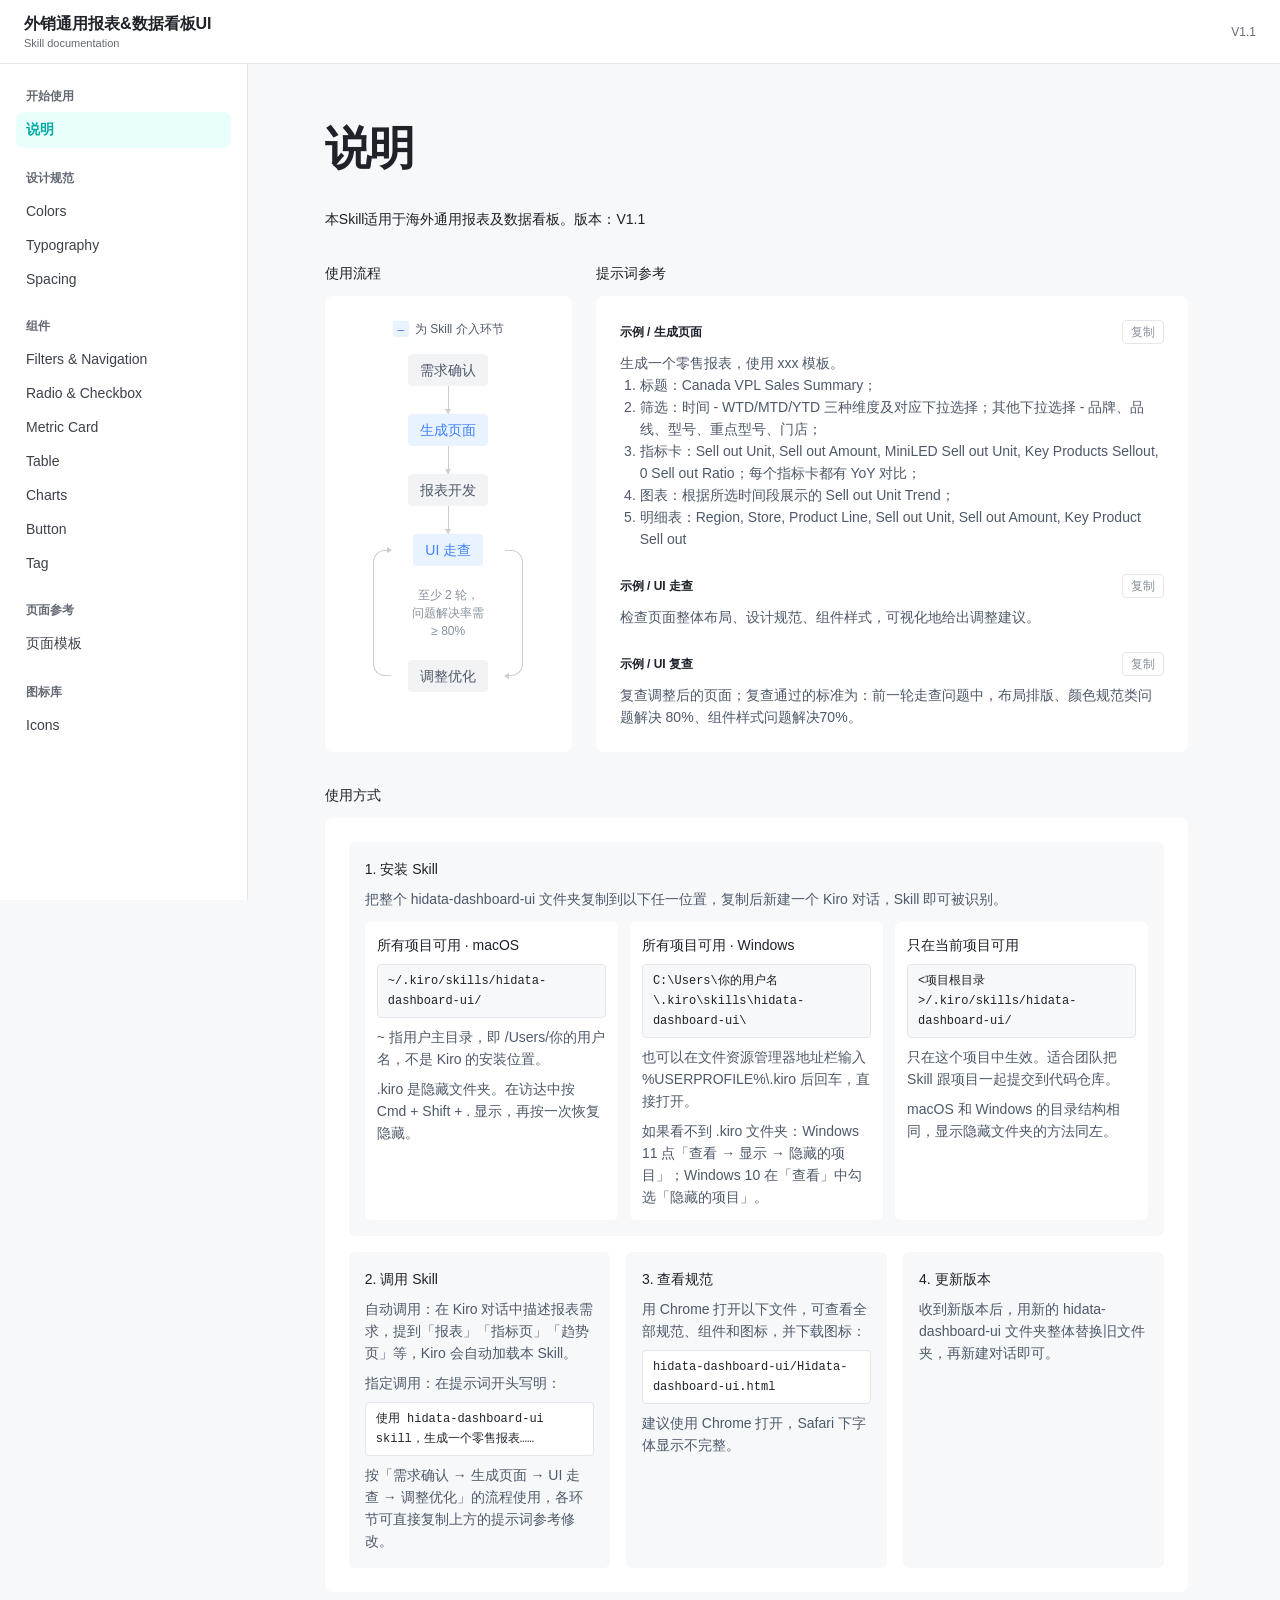
